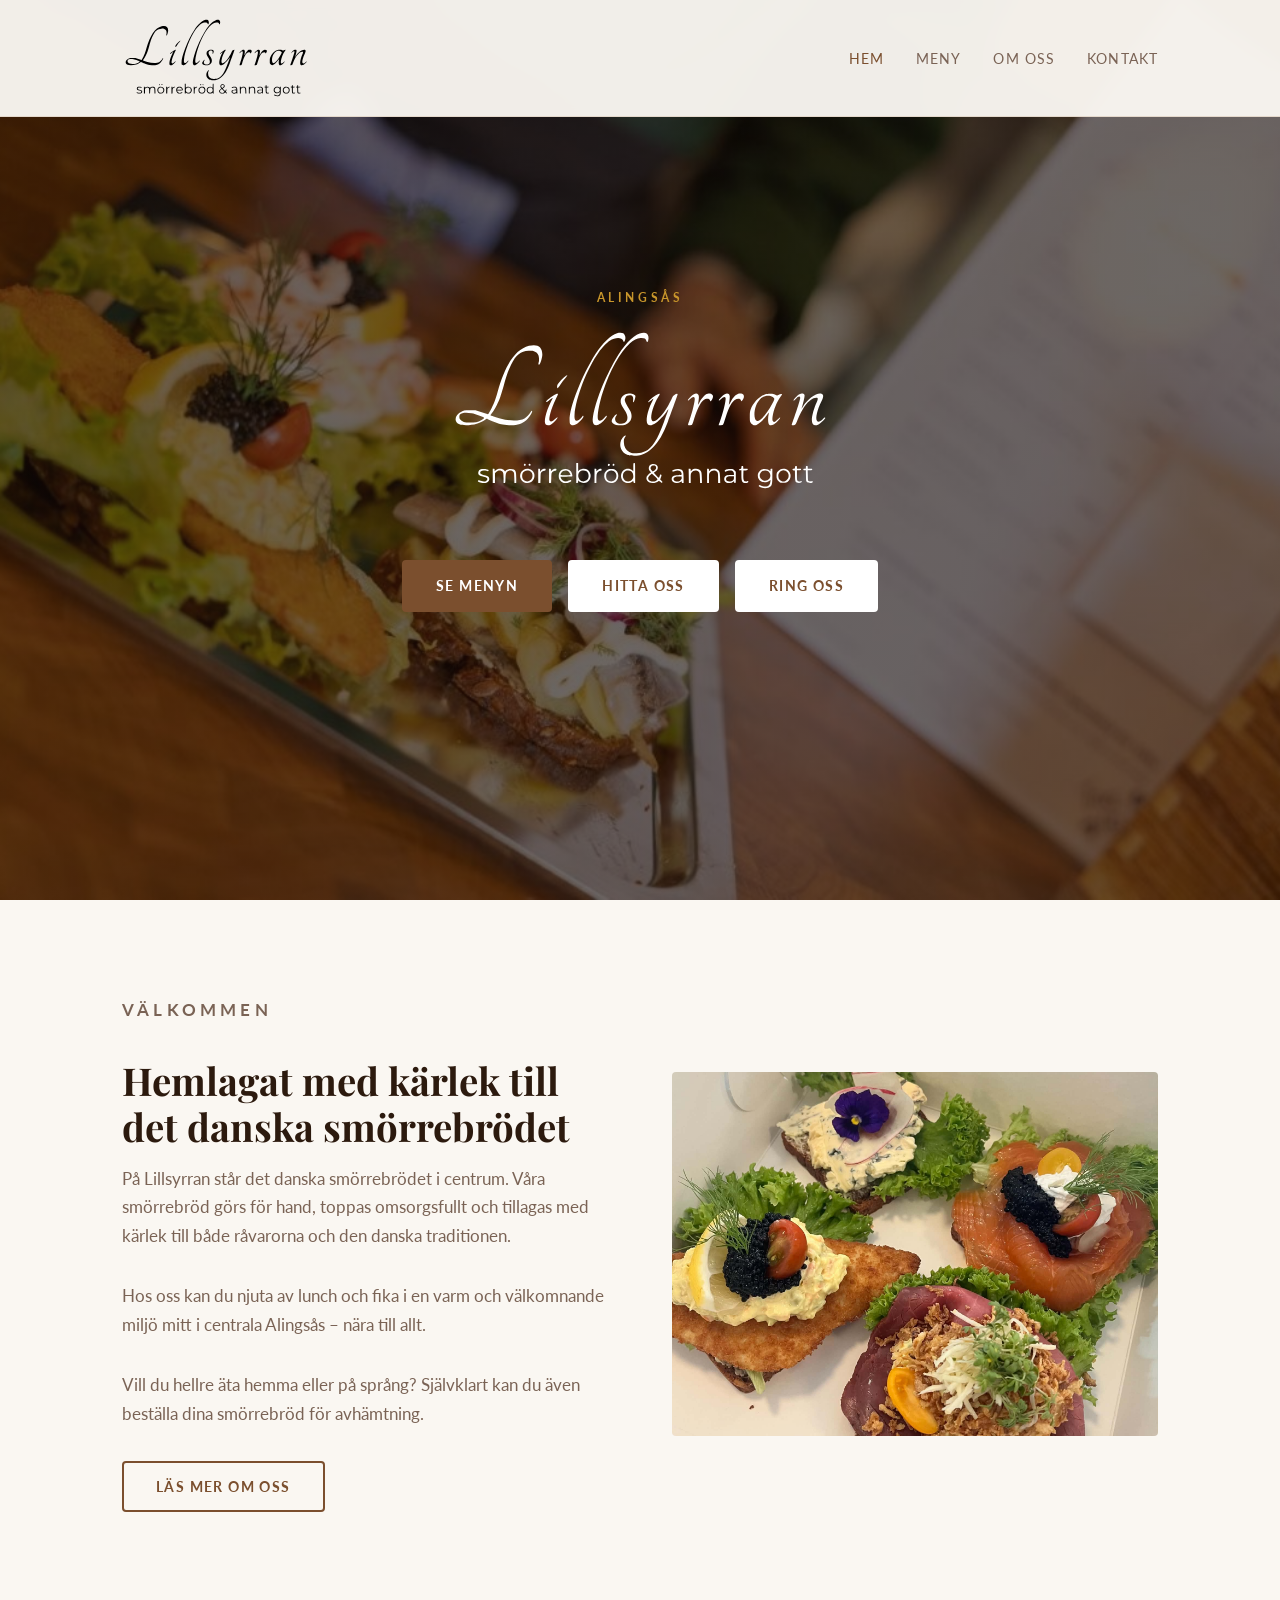
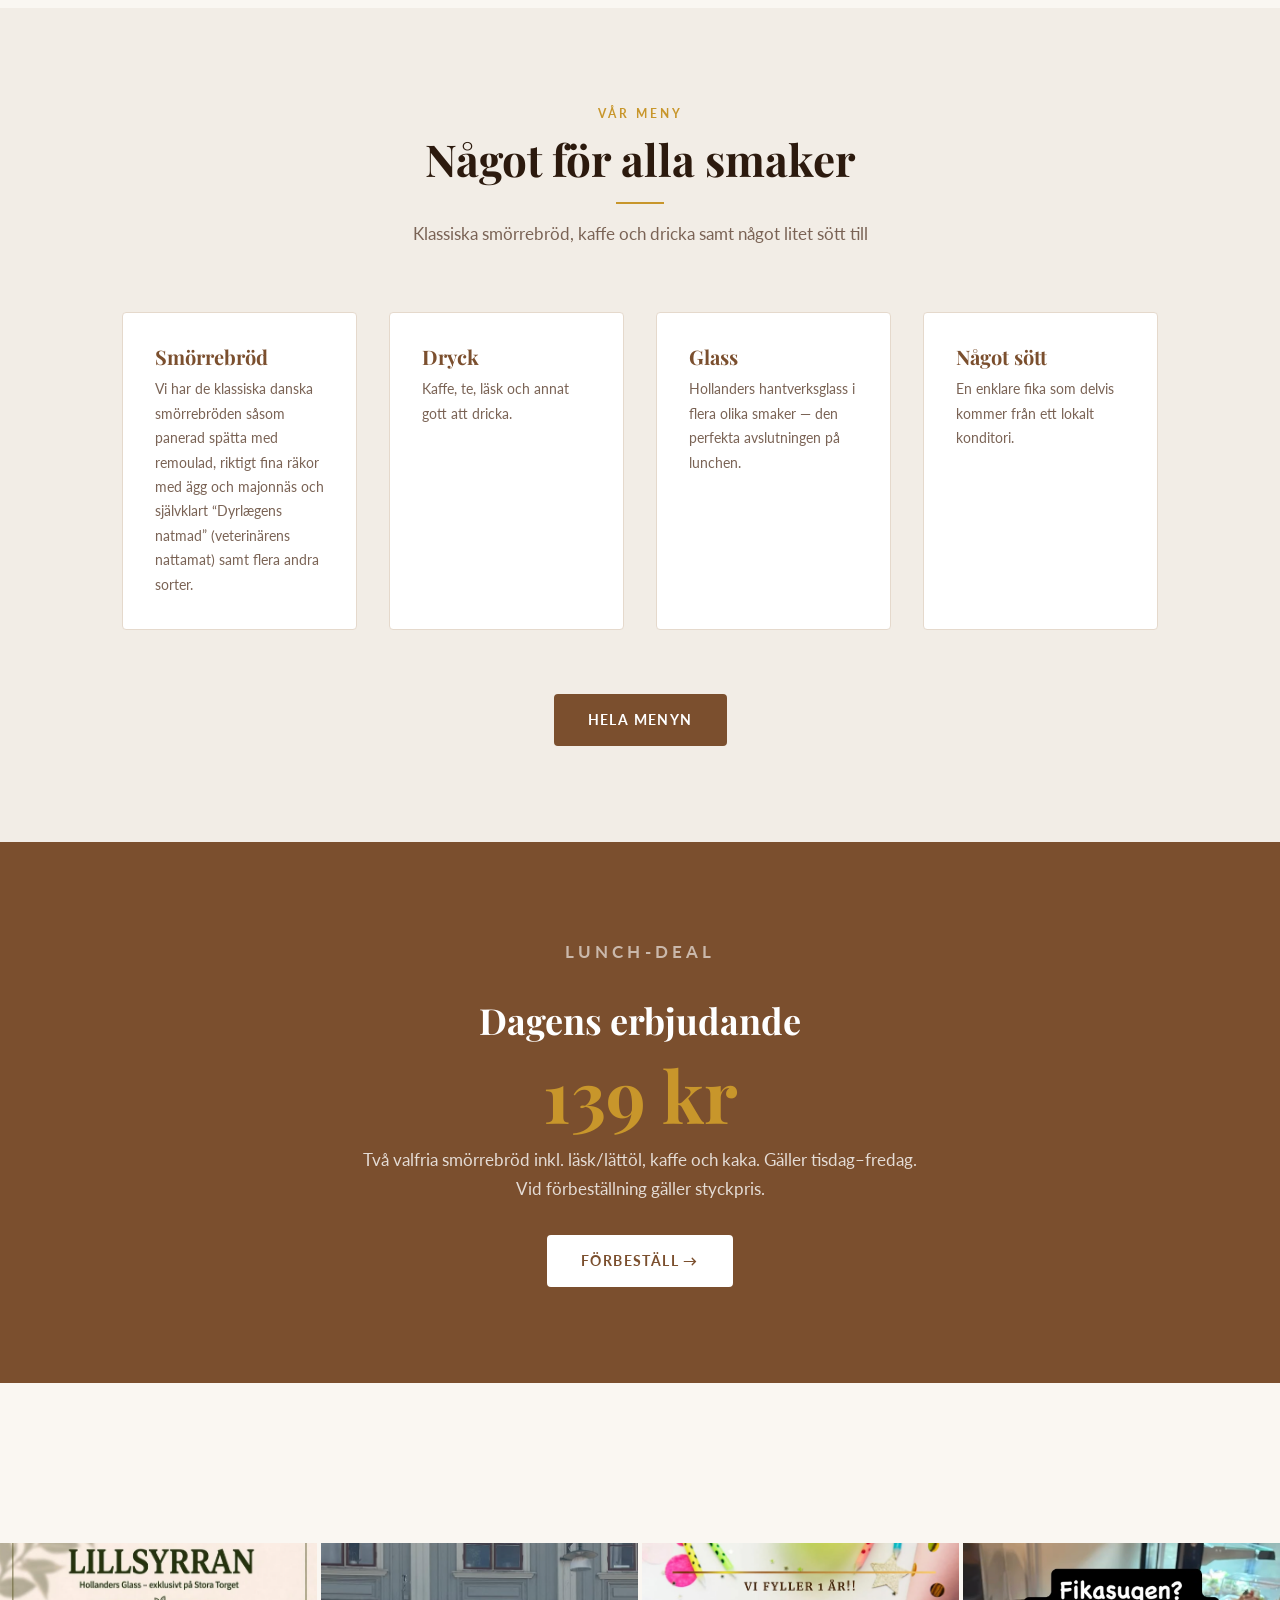
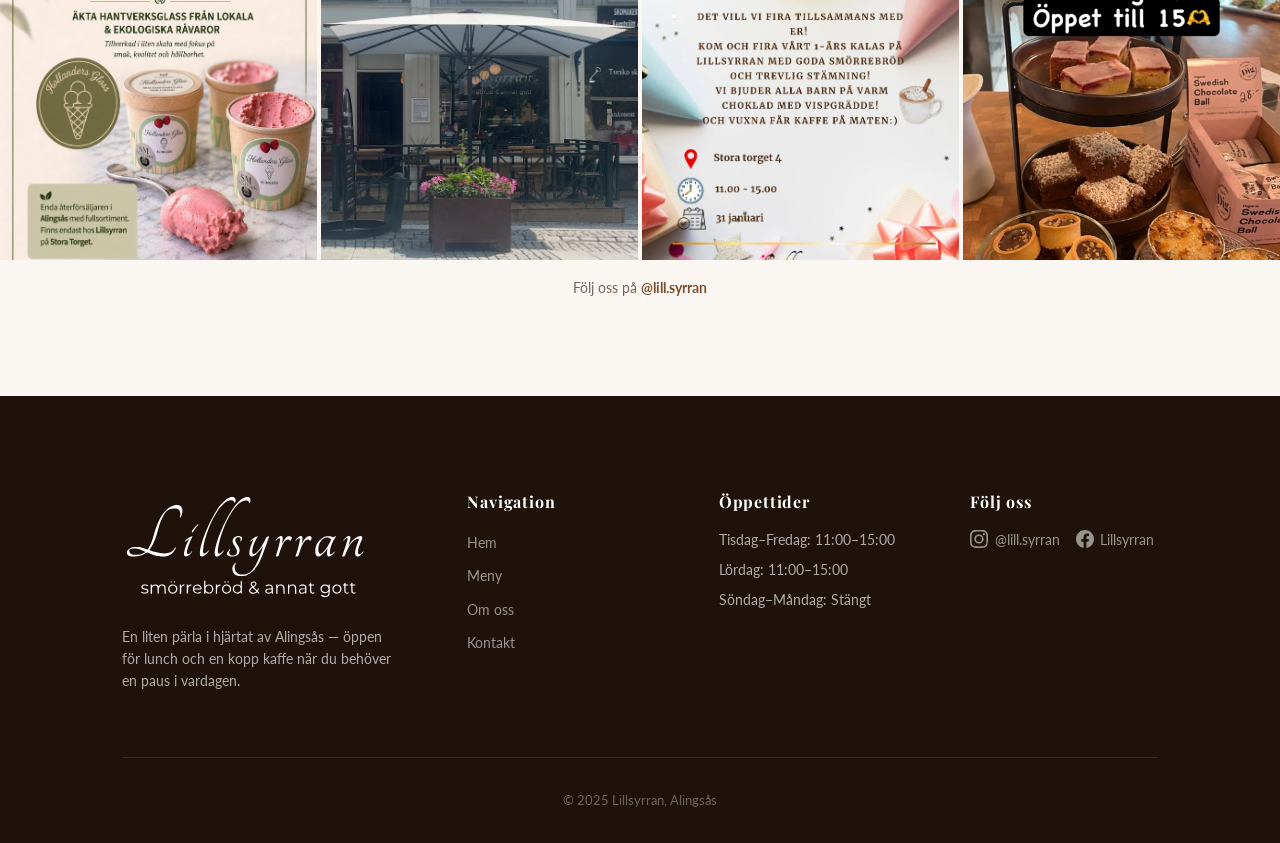
==== index.html @ cacaa1a3 "Fix hero-eyebrow CSS and dedupe identity init script Co-authored-by: Serecat <60610698+Serecat@users" ====
<!DOCTYPE html>
<html lang="sv">
<head>
  <meta charset="UTF-8" />
  <meta name="viewport" content="width=device-width, initial-scale=1.0" />
  <title>Lillsyrran — smörrebröd &amp; annat gott</title>
  <meta name="description" content="Lillsyrran i Alingsås — smörrebröd &amp; annat gott. Välkommen in för lunch, takeaway och gott sällskap." />
  <link rel="preconnect" href="https://fonts.googleapis.com" />
  <link rel="preconnect" href="https://fonts.gstatic.com" crossorigin />
  <link href="https://fonts.googleapis.com/css2?family=Pinyon+Script&family=Playfair+Display:ital,wght@0,400;0,600;0,700;1,400&family=Lato:wght@300;400;700&display=swap" rel="stylesheet" />
  <link rel="stylesheet" href="css/style.css" />
</head>
<body>

  <!-- ── Header / Navigation ── -->
  <header class="site-header">
    <nav class="nav-container" aria-label="Huvudnavigation">
      <a href="index.html" class="nav-logo" aria-label="Lillsyrran – hem">
        <img src="images/logo.svg" alt="Lillsyrran — smörrebröd &amp; annat gott" />
      </a>
      <button class="nav-toggle" aria-expanded="false" aria-controls="main-nav" aria-label="Öppna meny">
        <span></span><span></span><span></span>
      </button>
      <ul class="nav-links" id="main-nav" role="list">
        <li><a href="index.html">Hem</a></li>
        <li><a href="meny.html">Meny</a></li>
        <li><a href="om-oss.html">Om oss</a></li>
        <li class="is-hidden" hidden><a href="aktuellt.html">Aktuellt</a></li>
        <li><a href="kontakt.html">Kontakt</a></li>
      </ul>
    </nav>
  </header>

  <main>

    <!-- ── Hero ── -->
    <section class="hero" aria-label="Välkommen">
      <div class="hero-content">
        <p class="hero-eyebrow">Alingsås</p>
        <img src="images/logo.svg" alt="Lillsyrran — smörrebröd &amp; annat gott" class="hero-logo" />
        <div class="hero-cta">
          <a href="meny.html" class="btn btn-primary">Se menyn</a>
          <a href="kontakt.html" class="btn btn-light">Hitta oss</a>
          <a href="tel:0322670035" class="btn btn-light" data-cms-call-link>Ring oss</a>
        </div>
      </div>
    </section>

    <!-- ── Intro / About strip ── -->
    <section class="section" aria-label="Om oss">
      <div class="container">
        <div class="intro-grid">
          <div class="intro-text">
            <p class="section-label">Välkommen</p>
            <h2>Hemlagat med kärlek till det danska smörrebrödet</h2>
            <p>
              På Lillsyrran står det danska smörrebrödet i centrum. Våra smörrebröd görs för hand,
              toppas omsorgsfullt och tillagas med kärlek till både råvarorna och den danska traditionen.
            </p>
            <p>
              Hos oss kan du njuta av lunch och fika i en varm och välkomnande miljö mitt i centrala
              Alingsås – nära till allt.
            </p>
            <p>
              Vill du hellre äta hemma eller på språng? Självklart kan du även beställa dina smörrebröd
              för avhämtning.
            </p>
            <a href="om-oss.html" class="btn btn-outline">Läs mer om oss</a>
          </div>
          <div class="intro-image" aria-hidden="true">
            <img src="images/homecooked.png" alt="Smörrebröd från Lillsyrran" />
          </div>
        </div>
      </div>
    </section>

    <!-- ── Menu preview ── -->
    <section class="section section-alt" aria-label="Meny i korthet">
      <div class="container">
        <div class="section-header">
          <p class="section-label">Vår meny</p>
          <h2 class="section-title">Något för alla smaker</h2>
          <div class="divider"></div>
          <p class="section-desc">Klassiska smörrebröd, kaffe och dricka samt något litet sött till</p>
        </div>

        <div class="menu-preview-grid">
          <div class="menu-preview-card">
            <h3>Smörrebröd</h3>
            <p>Vi har de klassiska danska smörrebröden såsom panerad spätta med remoulad, riktigt fina räkor med ägg och majonnäs och självklart “Dyrlægens natmad” (veterinärens nattamat) samt flera andra sorter.</p>
          </div>
          <div class="menu-preview-card">
            <h3>Dryck</h3>
            <p>Kaffe, te, läsk och annat gott att dricka.</p>
          </div>
          <div class="menu-preview-card">
            <h3>Glass</h3>
            <p>Hollanders hantverksglass i flera olika smaker — den perfekta avslutningen på lunchen.</p>
          </div>
          <div class="menu-preview-card">
            <h3>Något sött</h3>
            <p>En enklare fika som delvis kommer från ett lokalt konditori.</p>
          </div>
        </div>

        <div class="text-center">
          <a href="meny.html" class="btn btn-primary">Hela menyn</a>
        </div>
      </div>
    </section>

    <!-- ── Dagens erbjudande ── -->
    <section class="offer-banner" aria-label="Dagens erbjudande">
      <p class="section-label" style="color: rgba(255,255,255,0.6);">Lunch-deal</p>
      <h2>Dagens erbjudande</h2>
      <div class="offer-price">139 kr</div>
      <p>
        Två valfria smörrebröd inkl. läsk/lättöl, kaffe och kaka.
        Gäller tisdag–fredag. Vid förbeställning gäller styckpris.
      </p>
      <a href="kontakt.html" class="btn btn-light">Förbeställ →</a>
    </section>

    <!-- ── Events teaser + Instagram carousel ── -->
    <section class="section" aria-label="Aktuellt">
      <div class="container" data-events-teaser>
        <div class="section-header">
          <p class="section-label">Aktuellt</p>
          <h2 class="section-title">Vad händer hos oss?</h2>
          <div class="divider"></div>
          <p class="section-desc">Vi anordnar säsongsbetonade specialmenyer och trevliga tillställningar. Håll utkik!</p>
        </div>
        <div class="text-center">
          <a href="aktuellt.html" class="btn btn-outline" data-events-cta>Se allt aktuellt</a>
        </div>
      </div>

      <!-- Instagram photo carousel -->
      <!-- To replace placeholders: swap each src with a real image downloaded from @lill.syrran -->
      <div class="insta-carousel" aria-label="Bilder från Instagram">
        <button class="insta-arrow insta-arrow-prev" aria-label="Föregående bild">&#8249;</button>
        <div class="insta-viewport">
          <div class="insta-track" id="instaTrack">
            <a href="https://www.instagram.com/lill.syrran/" target="_blank" rel="noopener noreferrer" class="insta-slide">
              <img src="images/lillsyrrainstabild1.png" alt="Instagram-bild 1 från @lill.syrran — byt ut mot riktig bild" />
            </a>
            <a href="https://www.instagram.com/lill.syrran/" target="_blank" rel="noopener noreferrer" class="insta-slide">
              <img src="images/lillsyrrainstabild2.png" alt="Instagram-bild 2 från @lill.syrran — byt ut mot riktig bild" />
            </a>
            <a href="https://www.instagram.com/lill.syrran/" target="_blank" rel="noopener noreferrer" class="insta-slide">
              <img src="images/lillsyrrainstabild3.png" alt="Instagram-bild 3 från @lill.syrran — byt ut mot riktig bild" />
            </a>
            <a href="https://www.instagram.com/lill.syrran/" target="_blank" rel="noopener noreferrer" class="insta-slide">
              <img src="images/lillsyrrainstabild4.png" alt="Instagram-bild 4 från @lill.syrran — byt ut mot riktig bild" />
            </a>
            <a href="https://www.instagram.com/lill.syrran/" target="_blank" rel="noopener noreferrer" class="insta-slide">
              <img src="images/lillsyrrainstabild5.png" alt="Instagram-bild 5 från @lill.syrran — byt ut mot riktig bild" />
            </a>
          </div>
        </div>
        <button class="insta-arrow insta-arrow-next" aria-label="Nästa bild">&#8250;</button>
      </div>
      <p class="insta-caption">
        Följ oss på
        <a href="https://www.instagram.com/lill.syrran/" target="_blank" rel="noopener noreferrer">@lill.syrran</a>
      </p>
    </section>

  </main>

  <!-- ── Footer ── -->
  <footer class="site-footer" aria-label="Sidfot">
    <div class="container">
      <div class="footer-grid">
        <div class="footer-brand">
          <a href="index.html" class="footer-logo-link">
            <img src="images/logo.svg" alt="Lillsyrran" class="footer-logo-img" />
          </a>
          <p class="footer-brand-desc">
            En liten pärla i hjärtat av Alingsås — öppen för lunch och en kopp kaffe
            när du behöver en paus i vardagen.
          </p>
        </div>
        <div class="footer-col">
          <h4>Navigation</h4>
          <ul>
            <li><a href="index.html">Hem</a></li>
            <li><a href="meny.html">Meny</a></li>
            <li><a href="om-oss.html">Om oss</a></li>
            <li class="is-hidden" hidden><a href="aktuellt.html">Aktuellt</a></li>
            <li><a href="kontakt.html">Kontakt</a></li>
          </ul>
        </div>
        <div class="footer-col">
          <h4>Öppettider</h4>
          <div data-cms-footer-hours>
            <p>Tisdag–Fredag: 11:00–15:00</p>
            <p>Lördag: 11:00–15:00</p>
            <p>Söndag–Måndag: Stängt</p>
          </div>
        </div>
        <div class="footer-col">
          <h4>Följ oss</h4>
          <div class="footer-social">
            <a href="https://www.instagram.com/lill.syrran/" target="_blank" rel="noopener noreferrer" class="footer-social-link">
              <svg viewBox="0 0 24 24" aria-hidden="true"><path d="M12 2.163c3.204 0 3.584.012 4.85.07 1.366.062 2.633.336 3.608 1.31.975.975 1.248 2.242 1.31 3.608.058 1.266.07 1.646.07 4.849s-.012 3.583-.07 4.85c-.062 1.366-.335 2.633-1.31 3.608-.975.974-2.242 1.248-3.608 1.31-1.266.058-1.646.07-4.85.07s-3.583-.012-4.849-.07c-1.366-.062-2.633-.336-3.608-1.31-.974-.975-1.248-2.242-1.31-3.608C2.175 15.583 2.163 15.203 2.163 12s.012-3.584.07-4.85c.062-1.366.336-2.633 1.31-3.608.975-.974 2.242-1.248 3.608-1.31C8.417 2.175 8.797 2.163 12 2.163zm0-2.163C8.741 0 8.333.014 7.053.072 5.197.152 3.547.673 2.28 1.94.013 4.207-.001 5.857.072 7.053.014 8.333 0 8.741 0 12c0 3.259.014 3.667.072 4.947.077 1.797.598 3.446 1.865 4.713 1.267 1.267 2.916 1.788 4.713 1.865C8.333 23.986 8.741 24 12 24s3.667-.014 4.947-.072c1.797-.077 3.446-.598 4.713-1.865 1.267-1.267 1.788-2.916 1.865-4.713C23.986 15.667 24 15.259 24 12s-.014-3.667-.072-4.947c-.077-1.797-.598-3.446-1.865-4.713C20.796.673 19.147.152 17.35.072 16.07.014 15.662 0 12 0zm0 5.838A6.162 6.162 0 0 0 5.838 12 6.162 6.162 0 0 0 12 18.162 6.162 6.162 0 0 0 18.162 12 6.162 6.162 0 0 0 12 5.838zm0 10.162A4 4 0 1 1 12 8a4 4 0 0 1 0 8zm6.406-11.845a1.44 1.44 0 1 0 0 2.881 1.44 1.44 0 0 0 0-2.881z"/></svg>
              @lill.syrran
            </a>
            <a href="https://www.facebook.com/p/Lillsyrran-61569865738957/" target="_blank" rel="noopener noreferrer" class="footer-social-link">
              <svg viewBox="0 0 24 24" aria-hidden="true"><path d="M24 12.073C24 5.406 18.627 0 12 0S0 5.406 0 12.073C0 18.1 4.388 23.094 10.125 24v-8.437H7.078v-3.49h3.047V9.41c0-3.025 1.792-4.697 4.533-4.697 1.312 0 2.686.235 2.686.235v2.97h-1.513c-1.491 0-1.956.93-1.956 1.874v2.25h3.328l-.532 3.49h-2.796V24C19.612 23.094 24 18.1 24 12.073z"/></svg>
              Lillsyrran
            </a>
          </div>
        </div>
      </div>
      <div class="footer-bottom">
        <p>&copy; 2025 Lillsyrran, Alingsås</p>
      </div>
    </div>
  </footer>

  <script src="js/main.js"></script>
  <script src="js/cms-content.js"></script>
  <script src="https://identity.netlify.com/v1/netlify-identity-widget.js"></script>
  <script src="js/identity-init.js"></script>
</body>
</html>
---- css/style.css ----
/* ==============================================
   Lillsyrran — Main Stylesheet
   ============================================== */

/* Custom Properties */
:root {
  --color-bg:          #FAF7F2;
  --color-bg-dark:     #1E120A;
  --color-primary:     #7B4F2E;
  --color-accent:      #C8962B;
  --color-text:        #2C1A0E;
  --color-text-muted:  #7A6355;
  --color-white:       #FFFFFF;
  --color-border:      #E5D9CC;
  --color-section-alt: #F2EDE6;

  --font-heading: 'Playfair Display', Georgia, serif;
  --font-body:    'Lato', system-ui, sans-serif;
  --font-script:  'Pinyon Script', 'Great Vibes', cursive;

  --space-xs:  0.5rem;
  --space-sm:  1rem;
  --space-md:  2rem;
  --space-lg:  4rem;
  --space-xl:  6rem;

  --container-max: 1100px;
  --radius:        4px;
  --transition:    0.25s ease;
}

/* Reset & Base */
*, *::before, *::after { box-sizing: border-box; margin: 0; padding: 0; }

html { scroll-behavior: smooth; }

body {
  font-family: var(--font-body);
  font-size: 1rem;
  line-height: 1.7;
  color: var(--color-text);
  background-color: var(--color-bg);
}

img { max-width: 100%; height: auto; display: block; }

a {
  color: inherit;
  text-decoration: none;
  transition: color var(--transition);
}

ul { list-style: none; }

h1, h2, h3, h4 {
  font-family: var(--font-heading);
  line-height: 1.2;
  color: var(--color-text);
}

/* Container */
.container {
  width: 100%;
  max-width: var(--container-max);
  margin: 0 auto;
  padding: 0 var(--space-md);
}

/* ==============================================
   Navigation
   ============================================== */
.site-header {
  position: fixed;
  top: 0; left: 0; right: 0;
  z-index: 100;
  background-color: rgba(250, 247, 242, 0.96);
  backdrop-filter: blur(6px);
  border-bottom: 1px solid var(--color-border);
  transition: box-shadow var(--transition);
}

.site-header.scrolled {
  box-shadow: 0 2px 12px rgba(44, 26, 14, 0.10);
}

.nav-container {
  display: flex;
  align-items: center;
  justify-content: space-between;
  max-width: var(--container-max);
  margin: 0 auto;
  padding: var(--space-sm) var(--space-md);
}

.nav-logo {
  display: flex;
  align-items: center;
}

.nav-logo img {
  height: 84px;
  width: auto;
  display: block;
  /* Make white bg transparent on light header */
  mix-blend-mode: multiply;
  transition: opacity var(--transition);
}

.nav-logo:hover img { opacity: 0.75; }

.nav-links {
  display: flex;
  gap: var(--space-md);
  align-items: center;
}

.nav-links a {
  font-size: 0.875rem;
  font-weight: 400;
  letter-spacing: 0.08em;
  text-transform: uppercase;
  color: var(--color-text-muted);
}

.nav-links a:hover,
.nav-links a.active { color: var(--color-primary); }

.nav-toggle {
  display: none;
  background: none;
  border: none;
  cursor: pointer;
  padding: var(--space-xs);
  flex-direction: column;
  gap: 5px;
}

.nav-toggle span {
  display: block;
  width: 24px;
  height: 2px;
  background-color: var(--color-text);
  transition: var(--transition);
}

/* ==============================================
   Buttons / CTAs
   ============================================== */
.btn {
  display: inline-block;
  padding: 0.75rem 2rem;
  border-radius: var(--radius);
  font-family: var(--font-body);
  font-size: 0.875rem;
  font-weight: 700;
  letter-spacing: 0.1em;
  text-transform: uppercase;
  cursor: pointer;
  border: 2px solid transparent;
  transition: all var(--transition);
}

.btn-primary {
  background-color: var(--color-primary);
  color: var(--color-white);
  border-color: var(--color-primary);
}

.btn-primary:hover {
  background-color: transparent;
  color: var(--color-primary);
}

.hero .btn-primary:hover {
  background-color: #916543;
  border-color: var(--color-primary);
  color: var(--color-white);
  box-shadow: 0 4px 12px rgba(0, 0, 0, 0.2);
  transform: translateY(-2px);
}

.btn-outline {
  background-color: transparent;
  color: var(--color-primary);
  border-color: var(--color-primary);
}

.btn-outline:hover {
  background-color: var(--color-primary);
  color: var(--color-white);
}

.btn-light {
  background-color: var(--color-white);
  color: var(--color-primary);
  border-color: var(--color-white);
}

.btn-light:hover {
  background-color: transparent;
  color: var(--color-white);
}

/* ==============================================
   Hero — Home
   ============================================== */
.hero {
  min-height: 100vh;
  display: flex;
  align-items: center;
  justify-content: center;
  text-align: center;
  position: relative;
  overflow: hidden;
  background-color: var(--color-bg-dark);
  background-image: linear-gradient(135deg, #1E120A 0%, #3D2314 55%, #1E120A 100%);
}

.hero::before {
  content: '';
  position: absolute;
  inset: 0;
  background: linear-gradient(rgba(18, 10, 6, 0.62), rgba(18, 10, 6, 0.62)),
    url('../images/lillsyrranhomepage.jpg') center / cover no-repeat;
  opacity: 1;
}

.hero-content {
  position: relative;
  z-index: 1;
  color: var(--color-white);
  padding: var(--space-xl) var(--space-md);
}

.hero-logo {
  max-width: 480px;
  width: 80%;
  margin: 0 auto var(--space-lg);
  /* Invert to white for dark hero background */
  filter: invert(1);
}

.hero-eyebrow {
  font-size: 0.75rem;
  font-weight: 700;
  letter-spacing: 0.3em;
  text-transform: uppercase;
  color: var(--color-accent);
  margin-bottom: var(--space-sm);
}

.hero-title {
  font-family: var(--font-heading);
  font-size: clamp(3.5rem, 9vw, 7rem);
  font-weight: 700;
  color: var(--color-white);
  line-height: 1.05;
  margin-bottom: var(--space-sm);
}

.hero-subtitle {
  font-family: var(--font-heading);
  font-style: italic;
  font-size: clamp(1.1rem, 2.5vw, 1.6rem);
  color: rgba(255, 255, 255, 0.78);
  margin-bottom: var(--space-lg);
}

.hero-cta {
  display: flex;
  gap: var(--space-sm);
  justify-content: center;
  flex-wrap: wrap;
}

/* ==============================================
   Page Hero (interior pages)
   ============================================== */
.page-hero {
  padding: calc(5rem + var(--space-xl)) var(--space-md) var(--space-xl);
  text-align: center;
  background-color: var(--color-bg-dark);
  background-image: linear-gradient(135deg, #1E120A 0%, #3D2314 55%, #1E120A 100%);
  color: var(--color-white);
}

.page-hero h1 {
  font-size: clamp(2rem, 5vw, 3.5rem);
  color: var(--color-white);
  margin-bottom: var(--space-xs);
}

.page-hero p {
  color: rgba(255, 255, 255, 0.65);
  font-family: var(--font-heading);
  font-style: italic;
  font-size: 1.1rem;
}

/* ==============================================
   Sections
   ============================================== */
.section { padding: var(--space-xl) 0; }
.section-alt { background-color: var(--color-section-alt); }
.section-dark {
  background-color: var(--color-bg-dark);
  color: var(--color-white);
}

.section-header {
  text-align: center;
  margin-bottom: var(--space-lg);
}

.section-label {
  font-size: 0.75rem;
  font-weight: 700;
  letter-spacing: 0.25em;
  text-transform: uppercase;
  color: var(--color-accent);
  margin-bottom: var(--space-xs);
}

.section-title {
  font-size: clamp(1.75rem, 4vw, 2.75rem);
  margin-bottom: var(--space-sm);
}

.section-desc {
  color: var(--color-text-muted);
  max-width: 600px;
  margin: 0 auto;
  font-size: 1.05rem;
}

.section-dark .section-title { color: var(--color-white); }
.section-dark .section-desc  { color: rgba(255, 255, 255, 0.6); }

.divider {
  width: 48px;
  height: 2px;
  background-color: var(--color-accent);
  margin: var(--space-sm) auto;
}

/* ==============================================
   Home — Intro strip
   ============================================== */
.intro-grid {
  display: grid;
  grid-template-columns: 1fr 1fr;
  gap: var(--space-lg);
  align-items: center;
}

.intro-text h2 {
  font-size: clamp(1.75rem, 3vw, 2.5rem);
  margin-bottom: var(--space-sm);
}

.intro-text p {
  color: var(--color-text-muted);
  margin-bottom: var(--space-md);
  font-size: 1.05rem;
}

.intro-image {
  aspect-ratio: 4 / 3;
  background-color: var(--color-border);
  border-radius: var(--radius);
  overflow: hidden;
  position: relative;
}

.intro-image img {
  width: 100%;
  height: 100%;
  object-fit: cover;
}

.img-placeholder {
  position: absolute;
  inset: 0;
  display: flex;
  align-items: center;
  justify-content: center;
  background: linear-gradient(135deg, var(--color-border) 0%, var(--color-section-alt) 100%);
  color: var(--color-text-muted);
  font-style: italic;
  font-size: 0.875rem;
}

/* ==============================================
   Home — Menu preview cards
   ============================================== */
.menu-preview-grid {
  display: grid;
  grid-template-columns: repeat(4, minmax(0, 1fr));
  gap: var(--space-md);
  margin-bottom: var(--space-lg);
}

.menu-preview-card {
  padding: var(--space-md);
  background-color: var(--color-white);
  border: 1px solid var(--color-border);
  border-radius: var(--radius);
  transition: box-shadow var(--transition);
}

.menu-preview-card:hover {
  box-shadow: 0 4px 20px rgba(44, 26, 14, 0.08);
}

.menu-preview-card h3 {
  font-size: 1.25rem;
  color: var(--color-primary);
  margin-bottom: var(--space-xs);
}

.menu-preview-card p {
  font-size: 0.9rem;
  color: var(--color-text-muted);
}

/* ==============================================
   Offer Banner
   ============================================== */
.offer-banner {
  background-color: var(--color-primary);
  color: var(--color-white);
  padding: var(--space-xl) var(--space-md);
  text-align: center;
}

.offer-banner h2 {
  font-size: clamp(1.5rem, 3vw, 2.25rem);
  color: var(--color-white);
  margin-bottom: var(--space-sm);
}

.offer-price {
  font-family: var(--font-heading);
  font-size: clamp(3rem, 6vw, 4.5rem);
  font-weight: 700;
  color: var(--color-accent);
  line-height: 1;
  margin: var(--space-sm) 0;
}

.offer-banner > p {
  color: rgba(255, 255, 255, 0.8);
  max-width: 580px;
  margin: 0 auto var(--space-md);
  font-size: 1.05rem;
}

/* ==============================================
   Menu Page
   ============================================== */
.menu-section { margin-bottom: var(--space-xl); }

.menu-section-title {
  font-size: 1.875rem;
  color: var(--color-primary);
  margin-bottom: var(--space-md);
  padding-bottom: var(--space-xs);
  border-bottom: 2px solid var(--color-border);
}

.menu-items { display: grid; gap: 0; }

.menu-item {
  display: flex;
  justify-content: space-between;
  align-items: baseline;
  padding: 0.875rem 0;
  border-bottom: 1px solid var(--color-border);
}

.menu-item:last-child { border-bottom: none; }

.menu-item-info {
  flex: 1;
  padding-right: var(--space-md);
}

.menu-item-name {
  font-family: var(--font-heading);
  font-size: 1.05rem;
  font-weight: 600;
  color: var(--color-text);
  margin-bottom: 0.15rem;
}

.menu-item-desc {
  font-size: 0.875rem;
  color: var(--color-text-muted);
  font-style: italic;
}

.menu-item-price {
  font-family: var(--font-heading);
  font-size: 1.05rem;
  font-weight: 700;
  color: var(--color-primary);
  white-space: nowrap;
}

.menu-two-col {
  display: grid;
  grid-template-columns: 1fr 1fr;
  gap: var(--space-lg);
}

.menu-offer-box {
  background-color: var(--color-primary);
  color: var(--color-white);
  border-radius: var(--radius);
  padding: var(--space-md);
  margin-top: var(--space-md);
}

.menu-offer-box h3 {
  font-size: 1.35rem;
  color: var(--color-white);
  margin-bottom: var(--space-xs);
}

.menu-offer-box .offer-price-small {
  font-family: var(--font-heading);
  font-size: 2.25rem;
  font-weight: 700;
  color: var(--color-accent);
  line-height: 1.1;
  margin: 0.35rem 0;
}

.menu-offer-box p {
  color: rgba(255, 255, 255, 0.8);
  font-size: 0.9rem;
}

/* ==============================================
   Events Page
   ============================================== */
.events-grid {
  display: grid;
  gap: var(--space-md);
}

.event-card {
  background-color: var(--color-white);
  border: 1px solid var(--color-border);
  border-radius: var(--radius);
  padding: var(--space-md);
  display: grid;
  grid-template-columns: auto 1fr;
  gap: var(--space-md);
  align-items: start;
  transition: box-shadow var(--transition);
}

.event-card:hover {
  box-shadow: 0 4px 20px rgba(44, 26, 14, 0.08);
}

.event-date {
  text-align: center;
  min-width: 68px;
  background-color: var(--color-primary);
  color: var(--color-white);
  padding: 0.75rem var(--space-sm);
  border-radius: var(--radius);
}

.event-date .day {
  font-family: var(--font-heading);
  font-size: 2rem;
  font-weight: 700;
  line-height: 1;
}

.event-date .month {
  font-size: 0.7rem;
  text-transform: uppercase;
  letter-spacing: 0.1em;
}

.event-tag {
  display: inline-block;
  font-size: 0.7rem;
  font-weight: 700;
  letter-spacing: 0.1em;
  text-transform: uppercase;
  color: var(--color-accent);
  margin-bottom: 0.3rem;
}

.event-info h3 {
  font-size: 1.25rem;
  margin-bottom: var(--space-xs);
}

.event-info p {
  color: var(--color-text-muted);
  font-size: 0.925rem;
}

/* ==============================================
   Contact Page
   ============================================== */
.contact-grid {
  display: grid;
  grid-template-columns: 1fr 1fr;
  gap: var(--space-xl);
  align-items: start;
}

.contact-info h2 {
  font-size: clamp(1.5rem, 3vw, 2rem);
  margin-bottom: var(--space-md);
}

.contact-item {
  display: flex;
  gap: var(--space-sm);
  margin-bottom: var(--space-md);
  align-items: flex-start;
}

.contact-icon {
  font-size: 1.25rem;
  flex-shrink: 0;
  width: 2rem;
  text-align: center;
  margin-top: 0.1rem;
}

.contact-item-text h4 {
  font-family: var(--font-heading);
  font-size: 1rem;
  margin-bottom: 0.2rem;
}

.contact-item-text p,
.contact-item-text a {
  color: var(--color-text-muted);
  font-size: 0.925rem;
}

.contact-item-text a:hover { color: var(--color-primary); }

.hours-table {
  width: 100%;
  border-collapse: collapse;
  margin-top: var(--space-xs);
}

.hours-table tr { border-bottom: 1px solid var(--color-border); }
.hours-table tr:last-child { border-bottom: none; }

.hours-table td {
  padding: 0.4rem 0;
  font-size: 0.9rem;
  color: var(--color-text-muted);
}

.hours-table td:first-child {
  font-weight: 700;
  color: var(--color-text);
  padding-right: var(--space-md);
  white-space: nowrap;
}

.map-container {
  border-radius: var(--radius);
  overflow: hidden;
  aspect-ratio: 4 / 3;
}

.map-container iframe {
  display: block;
  width: 100%;
  height: 100%;
  border: 0;
}

.map-placeholder {
  width: 100%;
  height: 100%;
  min-height: 340px;
  display: flex;
  flex-direction: column;
  align-items: center;
  justify-content: center;
  background-color: var(--color-section-alt);
  border: 2px dashed var(--color-border);
  border-radius: var(--radius);
  color: var(--color-text-muted);
  text-align: center;
  padding: var(--space-md);
  gap: var(--space-sm);
}

.map-placeholder .map-icon { font-size: 3rem; }

/* ==============================================
   About Page
   ============================================== */
.about-lead {
  max-width: 760px;
  margin: 0 auto;
  text-align: center;
}

.about-lead p {
  font-size: 1.15rem;
  line-height: 1.9;
  color: var(--color-text-muted);
}

.values-grid {
  display: grid;
  grid-template-columns: repeat(3, 1fr);
  gap: var(--space-md);
}

.value-card {
  text-align: center;
  padding: var(--space-md);
}

.value-icon { font-size: 2.75rem; margin-bottom: var(--space-sm); }

.value-card h3 {
  font-size: 1.2rem;
  margin-bottom: var(--space-xs);
}

.value-card p {
  font-size: 0.9rem;
  color: var(--color-text-muted);
}

/* ==============================================
   Footer
   ============================================== */
.site-footer {
  background-color: var(--color-bg-dark);
  color: rgba(255, 255, 255, 0.65);
  padding: var(--space-xl) 0 var(--space-md);
}

.footer-grid {
  display: grid;
  grid-template-columns: 1.5fr 1fr 1fr 1fr;
  gap: var(--space-lg);
  margin-bottom: var(--space-lg);
}

.footer-logo-link {
  display: inline-block;
  margin-bottom: var(--space-sm);
}

.footer-logo-img {
  height: 110px;
  width: auto;
  /* Invert to white on dark footer background */
  filter: invert(1);
}

.footer-tagline {
  font-style: italic;
  color: var(--color-accent);
  font-size: 0.95rem;
  margin-bottom: var(--space-sm);
}

.footer-brand-desc {
  font-size: 0.875rem;
  line-height: 1.6;
  max-width: 280px;
}

.footer-col h4 {
  font-family: var(--font-heading);
  font-size: 1rem;
  color: var(--color-white);
  margin-bottom: var(--space-sm);
  letter-spacing: 0.05em;
}

.footer-col ul li { margin-bottom: 0.4rem; }

.footer-col ul a {
  font-size: 0.875rem;
  color: rgba(255, 255, 255, 0.55);
}

.footer-col ul a:hover { color: var(--color-accent); }

.footer-col p {
  font-size: 0.875rem;
  margin-bottom: 0.4rem;
}

.footer-bottom {
  border-top: 1px solid rgba(255, 255, 255, 0.1);
  padding-top: var(--space-md);
  text-align: center;
  font-size: 0.8rem;
  color: rgba(255, 255, 255, 0.35);
}

/* ==============================================
   Instagram Photo Carousel
   ============================================== */
.insta-carousel {
  position: relative;
  margin-top: var(--space-lg);
  overflow: hidden;
}

.insta-viewport {
  overflow: hidden;
}

.insta-track {
  display: flex;
  gap: 4px;
  transition: transform 0.4s ease;
  will-change: transform;
}

.insta-slide {
  flex: 0 0 calc(25% - 3px);
  display: block;
  overflow: hidden;
  aspect-ratio: 1 / 1;
  background-color: var(--color-border);
}

.insta-slide img {
  width: 100%;
  height: 100%;
  object-fit: cover;
  display: block;
  transition: transform 0.35s ease;
}

.insta-slide:hover img {
  transform: scale(1.04);
}

/* Arrow buttons */
.insta-arrow {
  position: absolute;
  top: 50%;
  transform: translateY(-50%);
  z-index: 10;
  background-color: rgba(30, 18, 10, 0.55);
  color: var(--color-white);
  border: none;
  border-radius: 50%;
  width: 48px;
  height: 48px;
  font-size: 2rem;
  line-height: 1;
  cursor: pointer;
  display: flex;
  align-items: center;
  justify-content: center;
  opacity: 0;
  transition: opacity var(--transition), background-color var(--transition);
  padding-bottom: 2px;
}

.insta-arrow:hover {
  background-color: rgba(30, 18, 10, 0.8);
}

.insta-arrow-prev { left: 12px; }
.insta-arrow-next { right: 12px; }

.insta-carousel:hover .insta-arrow,
.insta-arrow:focus-visible {
  opacity: 1;
}

.insta-arrow:disabled {
  opacity: 0 !important;
  pointer-events: none;
}

/* Caption / Instagram link */
.insta-caption {
  text-align: center;
  margin-top: var(--space-sm);
  font-size: 0.9rem;
  color: var(--color-text-muted);
}

.insta-caption a {
  color: var(--color-primary);
  font-weight: 700;
}

.insta-caption a:hover {
  color: var(--color-accent);
}

@media (max-width: 768px) {
  .insta-slide {
    flex: 0 0 100%;
  }

  .insta-arrow {
    opacity: 1;
  }
}

@media (min-width: 769px) and (max-width: 1024px) {
  .insta-slide {
    flex: 0 0 calc((100% - 4px) / 3);
  }
}

/* ==============================================
   Footer — Social Links
   ============================================== */
.footer-social {
  display: flex;
  gap: var(--space-sm);
  margin-top: var(--space-sm);
  flex-wrap: wrap;
}

.footer-social-link {
  display: inline-flex;
  align-items: center;
  gap: 0.4rem;
  font-size: 0.875rem;
  color: rgba(255, 255, 255, 0.55);
  transition: color var(--transition);
}

.footer-social-link:hover { color: var(--color-accent); }

.footer-social-link svg {
  width: 18px;
  height: 18px;
  flex-shrink: 0;
  fill: currentColor;
}

/* ==============================================
   Expandable Event Cards
   ============================================== */
details.event-card {
  cursor: pointer;
  display: block;  /* override the grid from .event-card base */
}

details.event-card summary {
  list-style: none;
  display: grid;
  grid-template-columns: auto 1fr;
  gap: var(--space-md);
  align-items: start;
  cursor: pointer;
  outline: none;
}

details.event-card summary::-webkit-details-marker { display: none; }
details.event-card summary:focus-visible { outline: 2px solid var(--color-accent); outline-offset: 2px; }

.event-summary-toggle {
  display: inline-flex;
  align-items: center;
  gap: 0.35rem;
  font-size: 0.8rem;
  font-weight: 700;
  letter-spacing: 0.06em;
  text-transform: uppercase;
  color: var(--color-primary);
  margin-top: var(--space-xs);
}

.event-summary-toggle .toggle-icon {
  display: inline-block;
  transition: transform 0.25s ease;
  font-style: normal;
  font-size: 1rem;
  line-height: 1;
}

details.event-card[open] .toggle-icon { transform: rotate(180deg); }

.event-details-body {
  margin-top: var(--space-sm);
  padding-top: var(--space-sm);
  border-top: 1px solid var(--color-border);
  grid-column: 1 / -1;
}

.event-details-body p {
  color: var(--color-text-muted);
  font-size: 0.925rem;
}

/* ==============================================
   Utilities
   ============================================== */
.text-center { text-align: center; }
.mt-md { margin-top: var(--space-md); }
.mt-lg { margin-top: var(--space-lg); }

/* Force-hide elements toggled by JS (data-driven Aktuellt/events visibility),
   regardless of the element's own display type (flex/grid list items etc.)
   or any CSS that would otherwise override the [hidden] attribute. */
.is-hidden,
.nav-links li.is-hidden,
.footer-col li.is-hidden {
  display: none !important;
}

/* ==============================================
   Responsive
   ============================================== */
@media (max-width: 768px) {
  .nav-logo img {
    height: 72px;
  }

  .nav-toggle {
    display: flex;
  }

  .nav-links {
    display: none;
    position: absolute;
    top: 100%;
    left: 0; right: 0;
    background-color: var(--color-bg);
    flex-direction: column;
    padding: var(--space-md);
    border-bottom: 1px solid var(--color-border);
    gap: var(--space-sm);
    box-shadow: 0 4px 12px rgba(44, 26, 14, 0.08);
  }

  .nav-links.open { display: flex; }

  .intro-grid,
  .menu-two-col,
  .contact-grid {
    grid-template-columns: 1fr;
  }

  .menu-preview-grid { grid-template-columns: repeat(2, minmax(0, 1fr)); }

  .values-grid {
    grid-template-columns: 1fr;
  }

  .footer-grid {
    grid-template-columns: 1fr;
    gap: var(--space-md);
  }

  .footer-logo-img {
    height: 100px;
  }

  .event-card {
    grid-template-columns: auto 1fr;
  }
}

@media (min-width: 769px) and (max-width: 1024px) {
  .values-grid {
    grid-template-columns: repeat(2, 1fr);
  }

  .footer-grid {
    grid-template-columns: 1fr 1fr;
    gap: var(--space-md);
  }
}
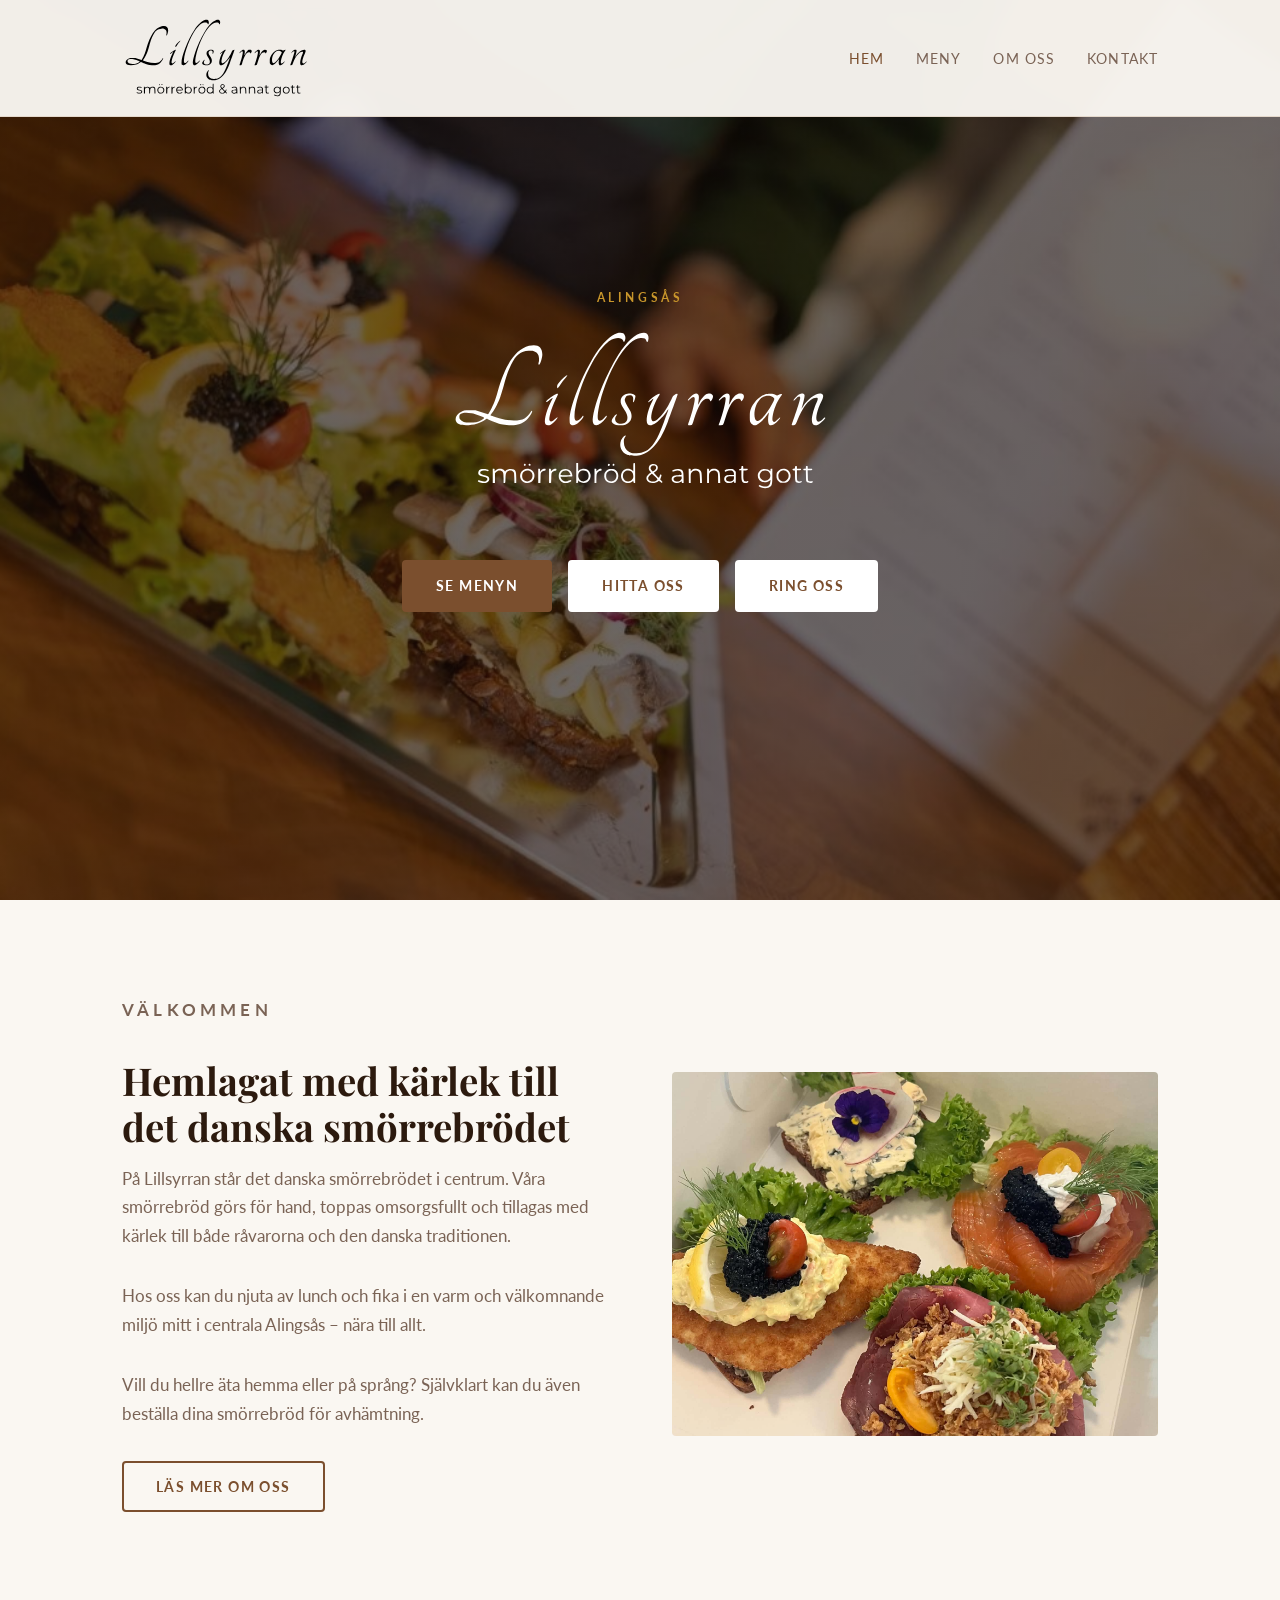
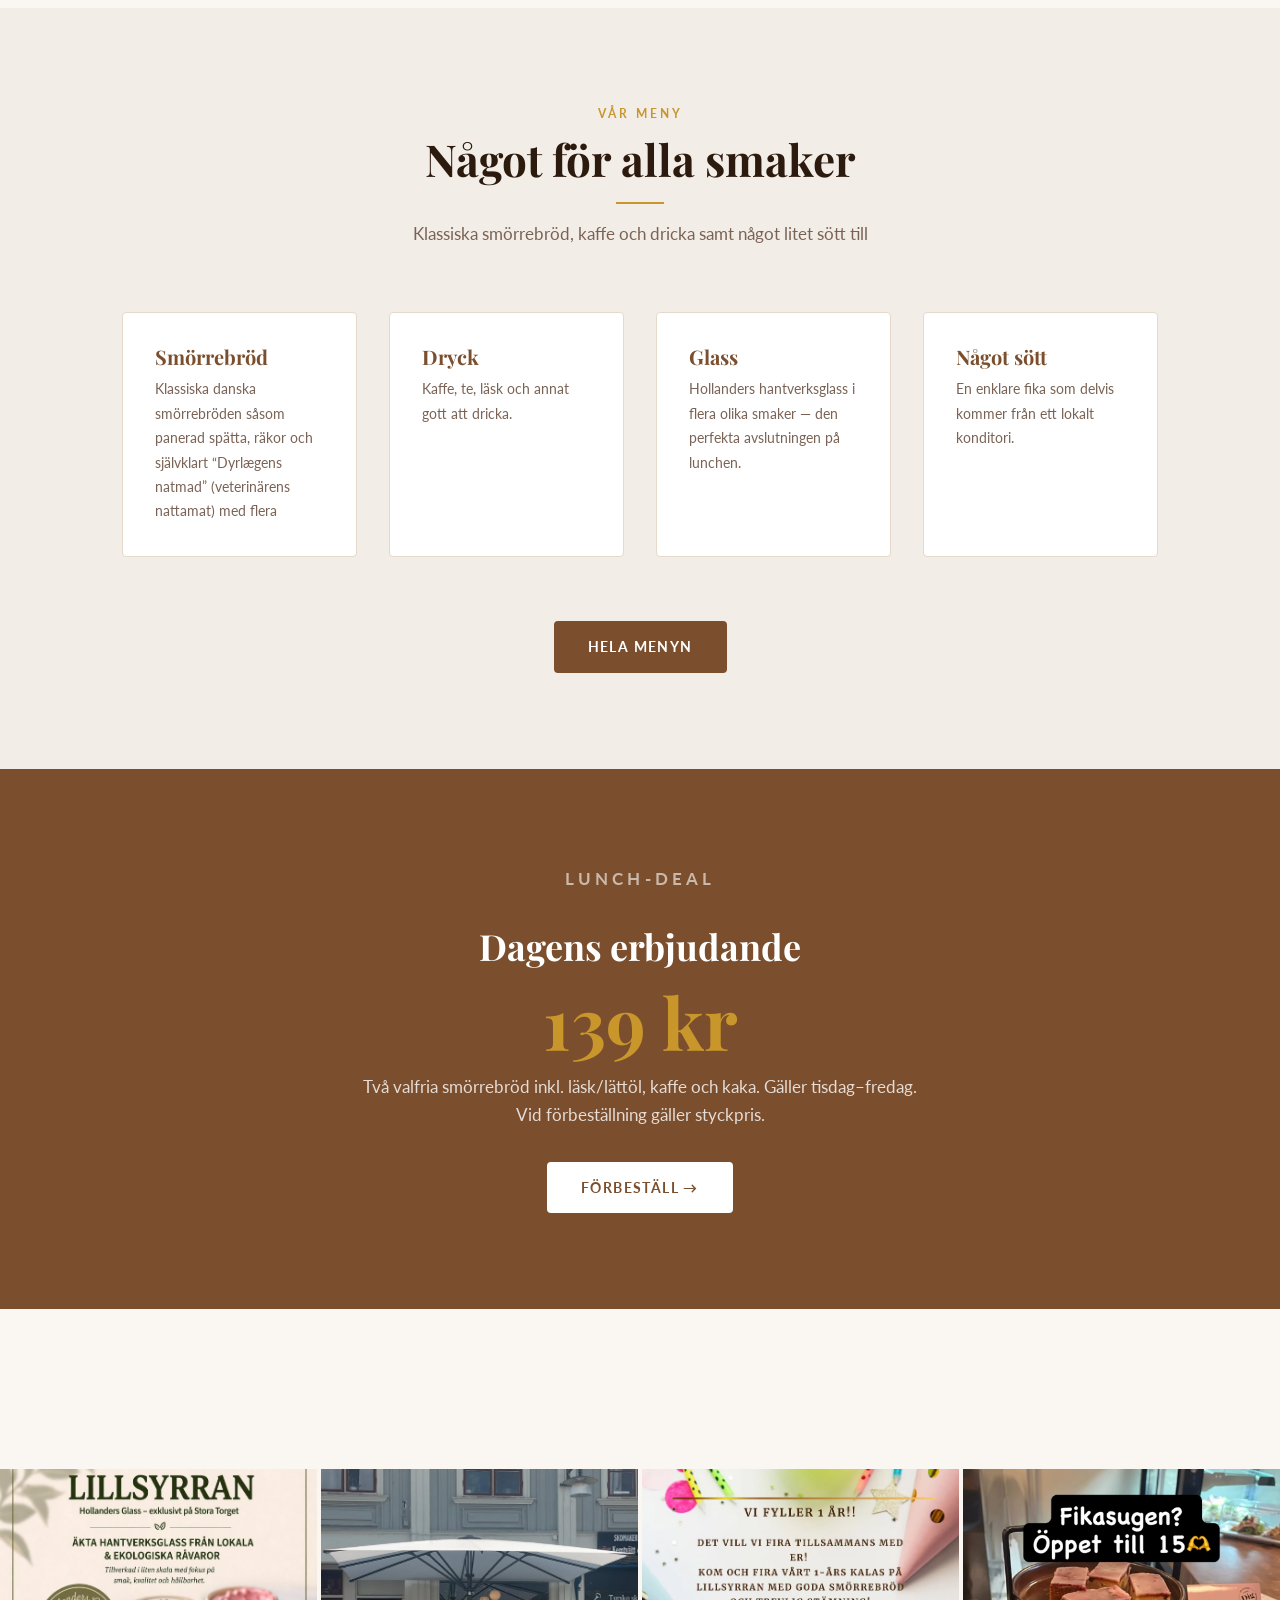
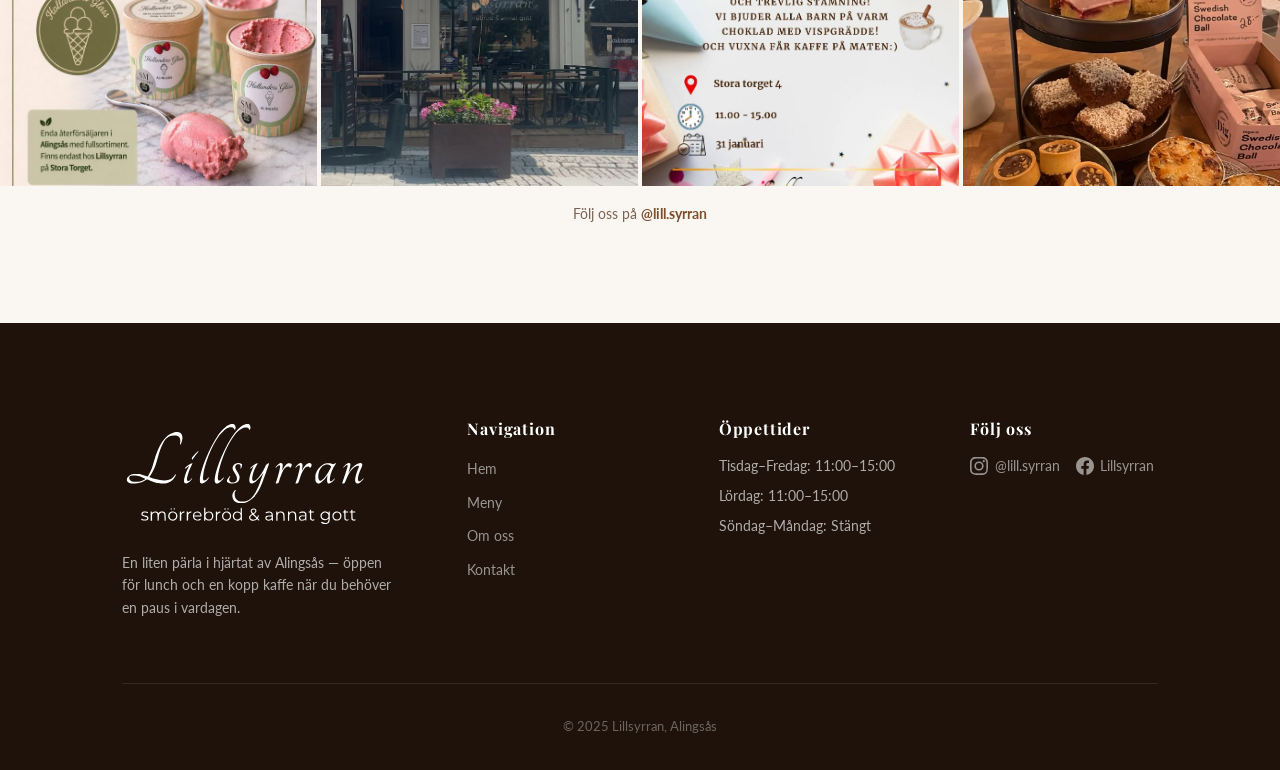
==== commit 8b829a58: "Apply remaining changes Co-authored-by: Serecat <60610698+Serecat@users.noreply.github.com>" ====
--- a/index.html
+++ b/index.html
@@ -87,7 +87,7 @@
         <div class="menu-preview-grid">
           <div class="menu-preview-card">
             <h3>Smörrebröd</h3>
-            <p>Vi har de klassiska danska smörrebröden såsom panerad spätta med remoulad, riktigt fina räkor med ägg och majonnäs och självklart “Dyrlægens natmad” (veterinärens nattamat) samt flera andra sorter.</p>
+            <p>Klassiska danska smörrebröden såsom panerad spätta, räkor och självklart “Dyrlægens natmad” (veterinärens nattamat) med flera</p>
           </div>
           <div class="menu-preview-card">
             <h3>Dryck</h3>
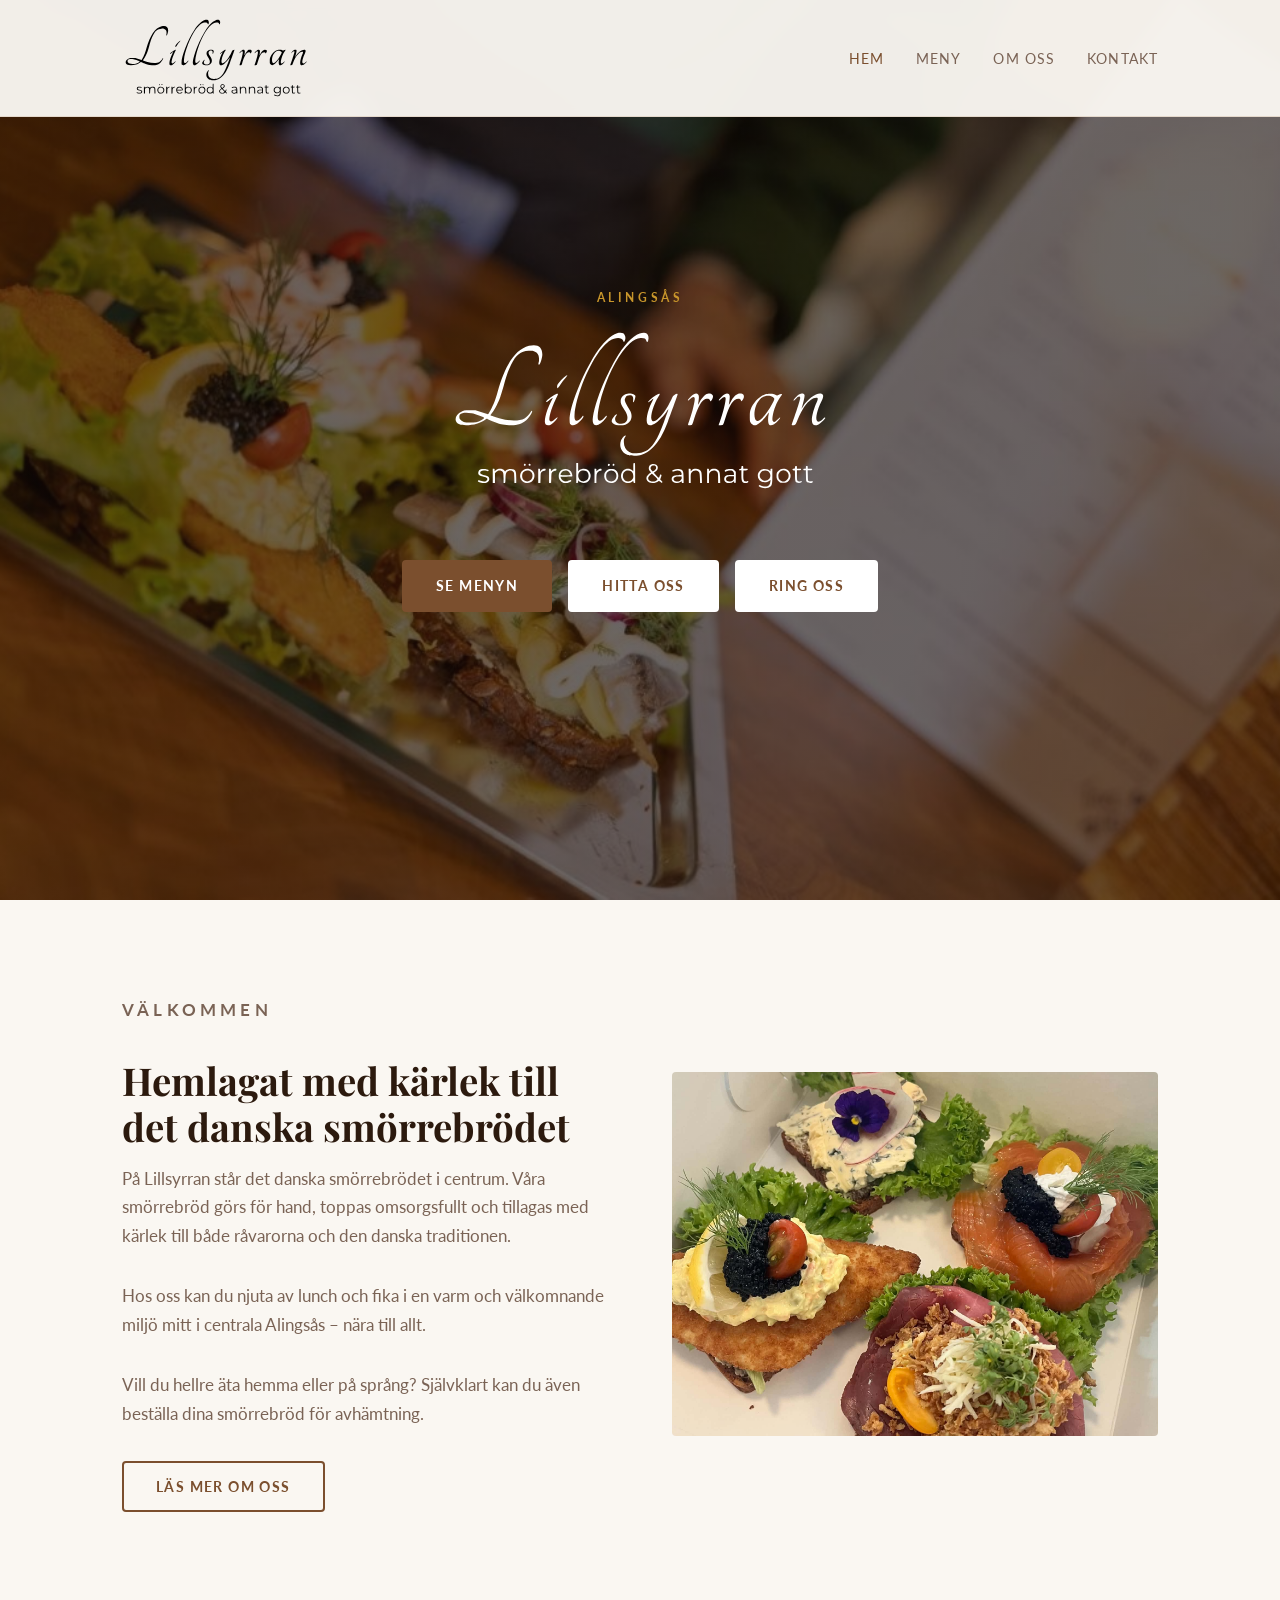
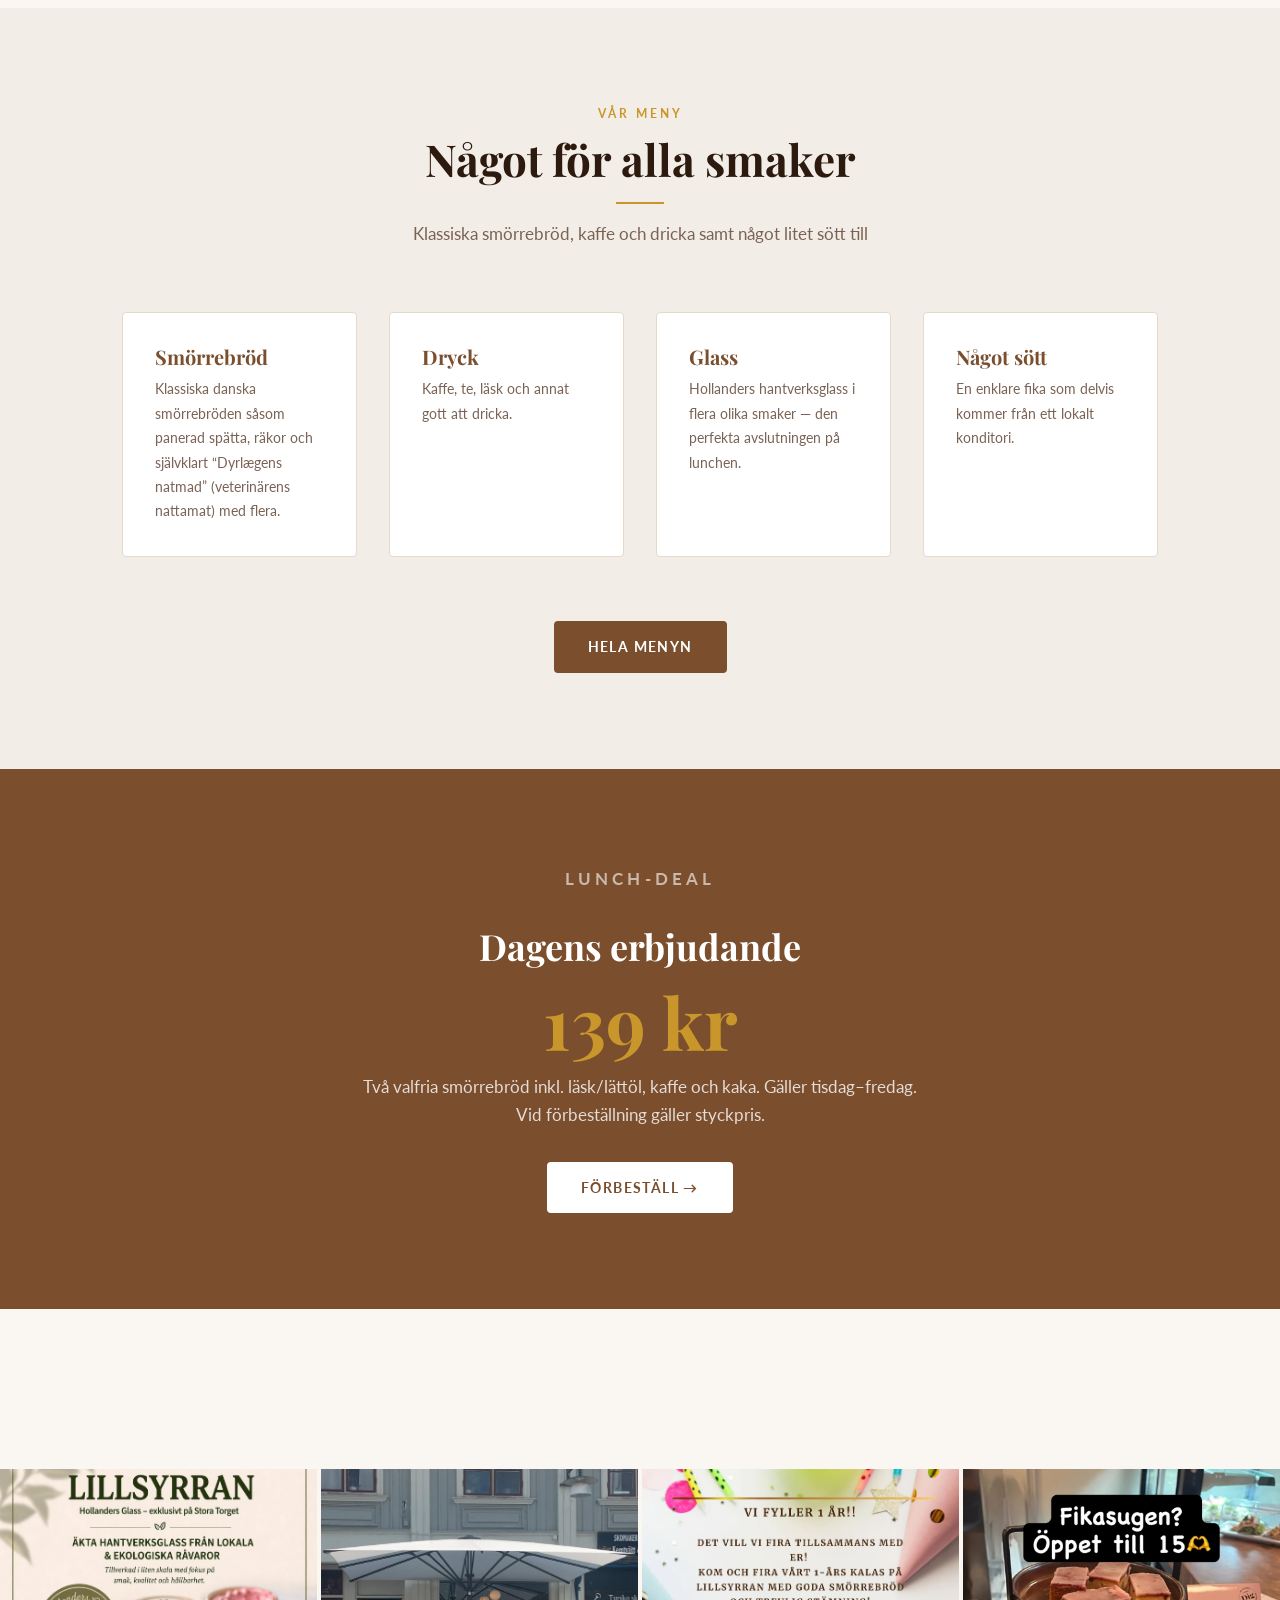
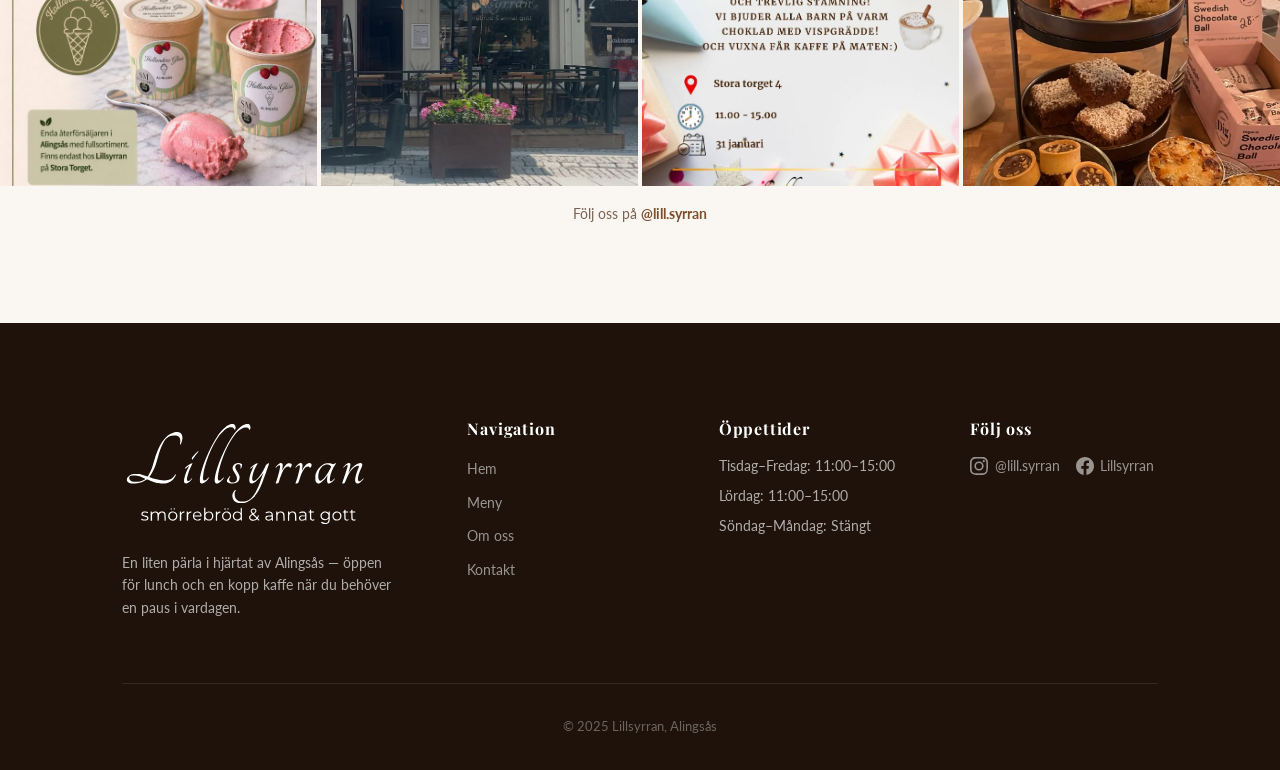
==== commit 648bb1d1: "grammar fix." ====
--- a/index.html
+++ b/index.html
@@ -87,7 +87,7 @@
         <div class="menu-preview-grid">
           <div class="menu-preview-card">
             <h3>Smörrebröd</h3>
-            <p>Klassiska danska smörrebröden såsom panerad spätta, räkor och självklart “Dyrlægens natmad” (veterinärens nattamat) med flera</p>
+            <p>Klassiska danska smörrebröden såsom panerad spätta, räkor och självklart “Dyrlægens natmad” (veterinärens nattamat) med flera.</p>
           </div>
           <div class="menu-preview-card">
             <h3>Dryck</h3>
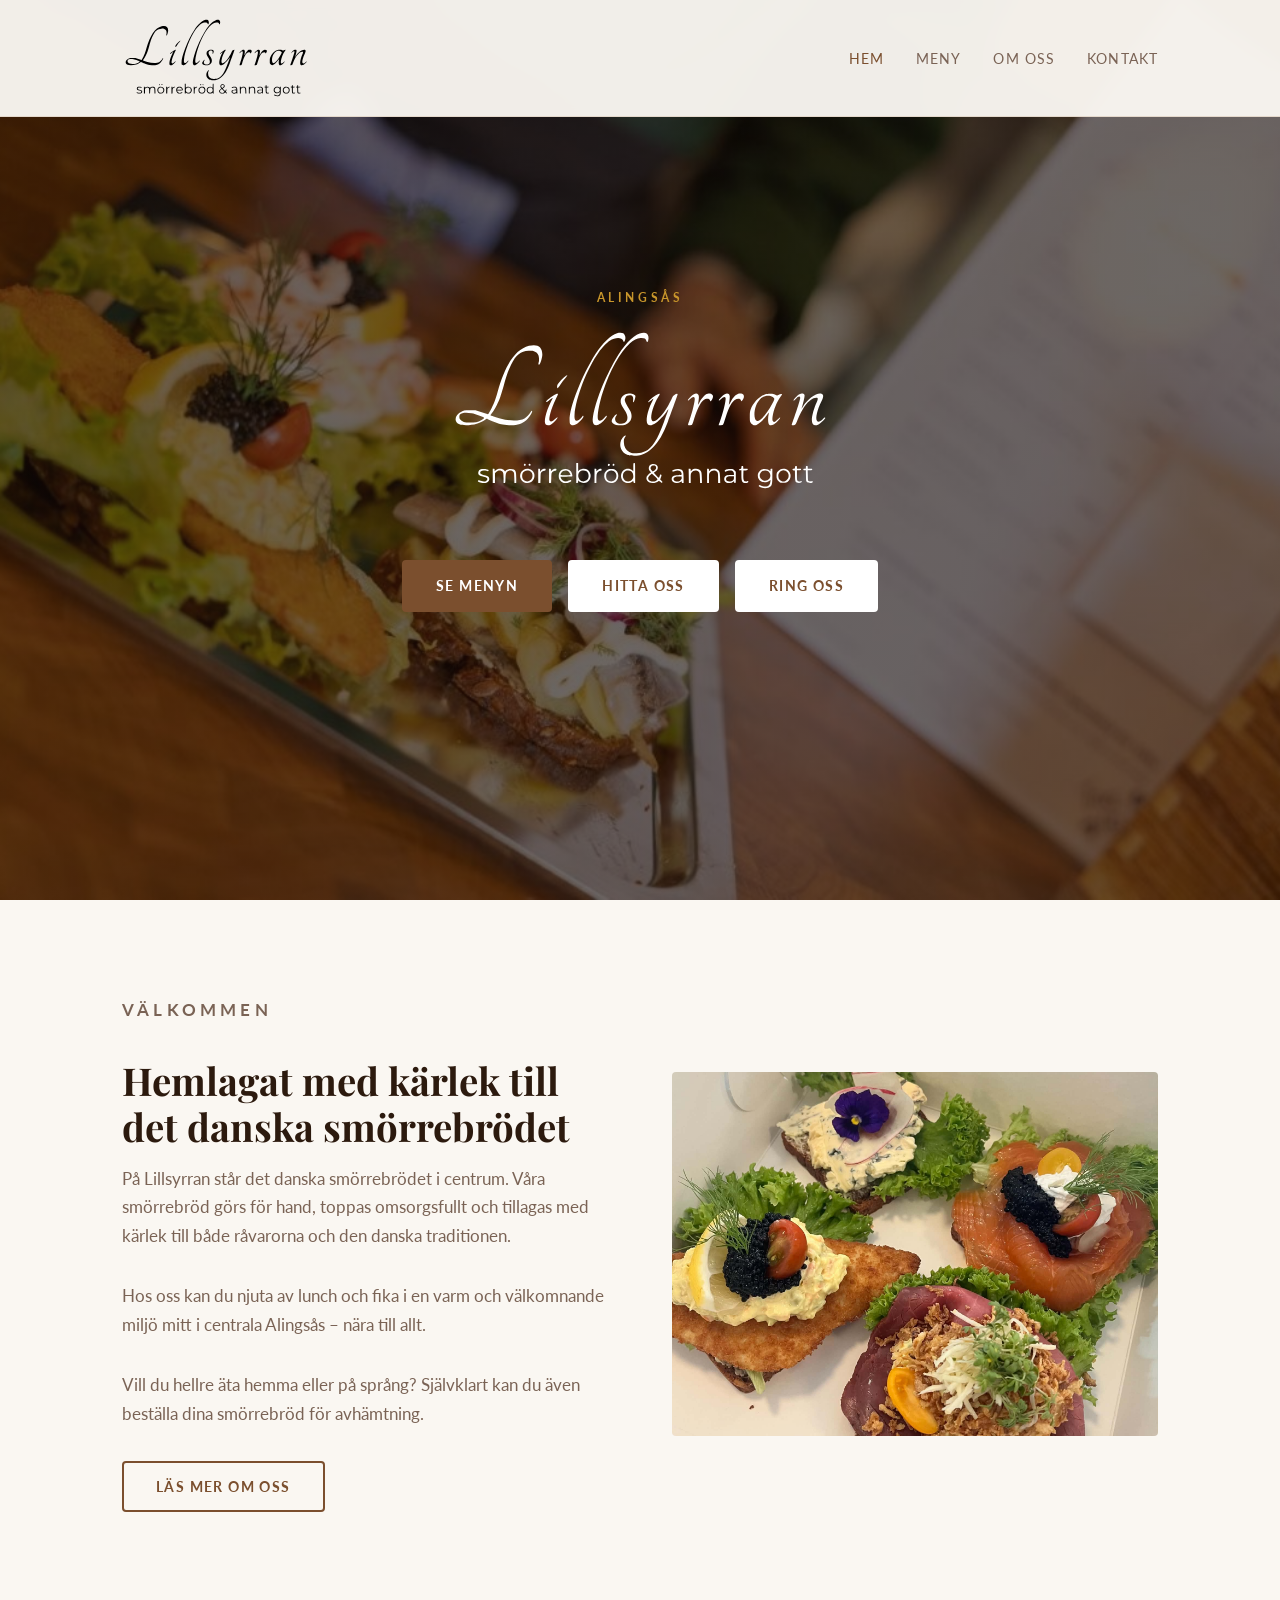
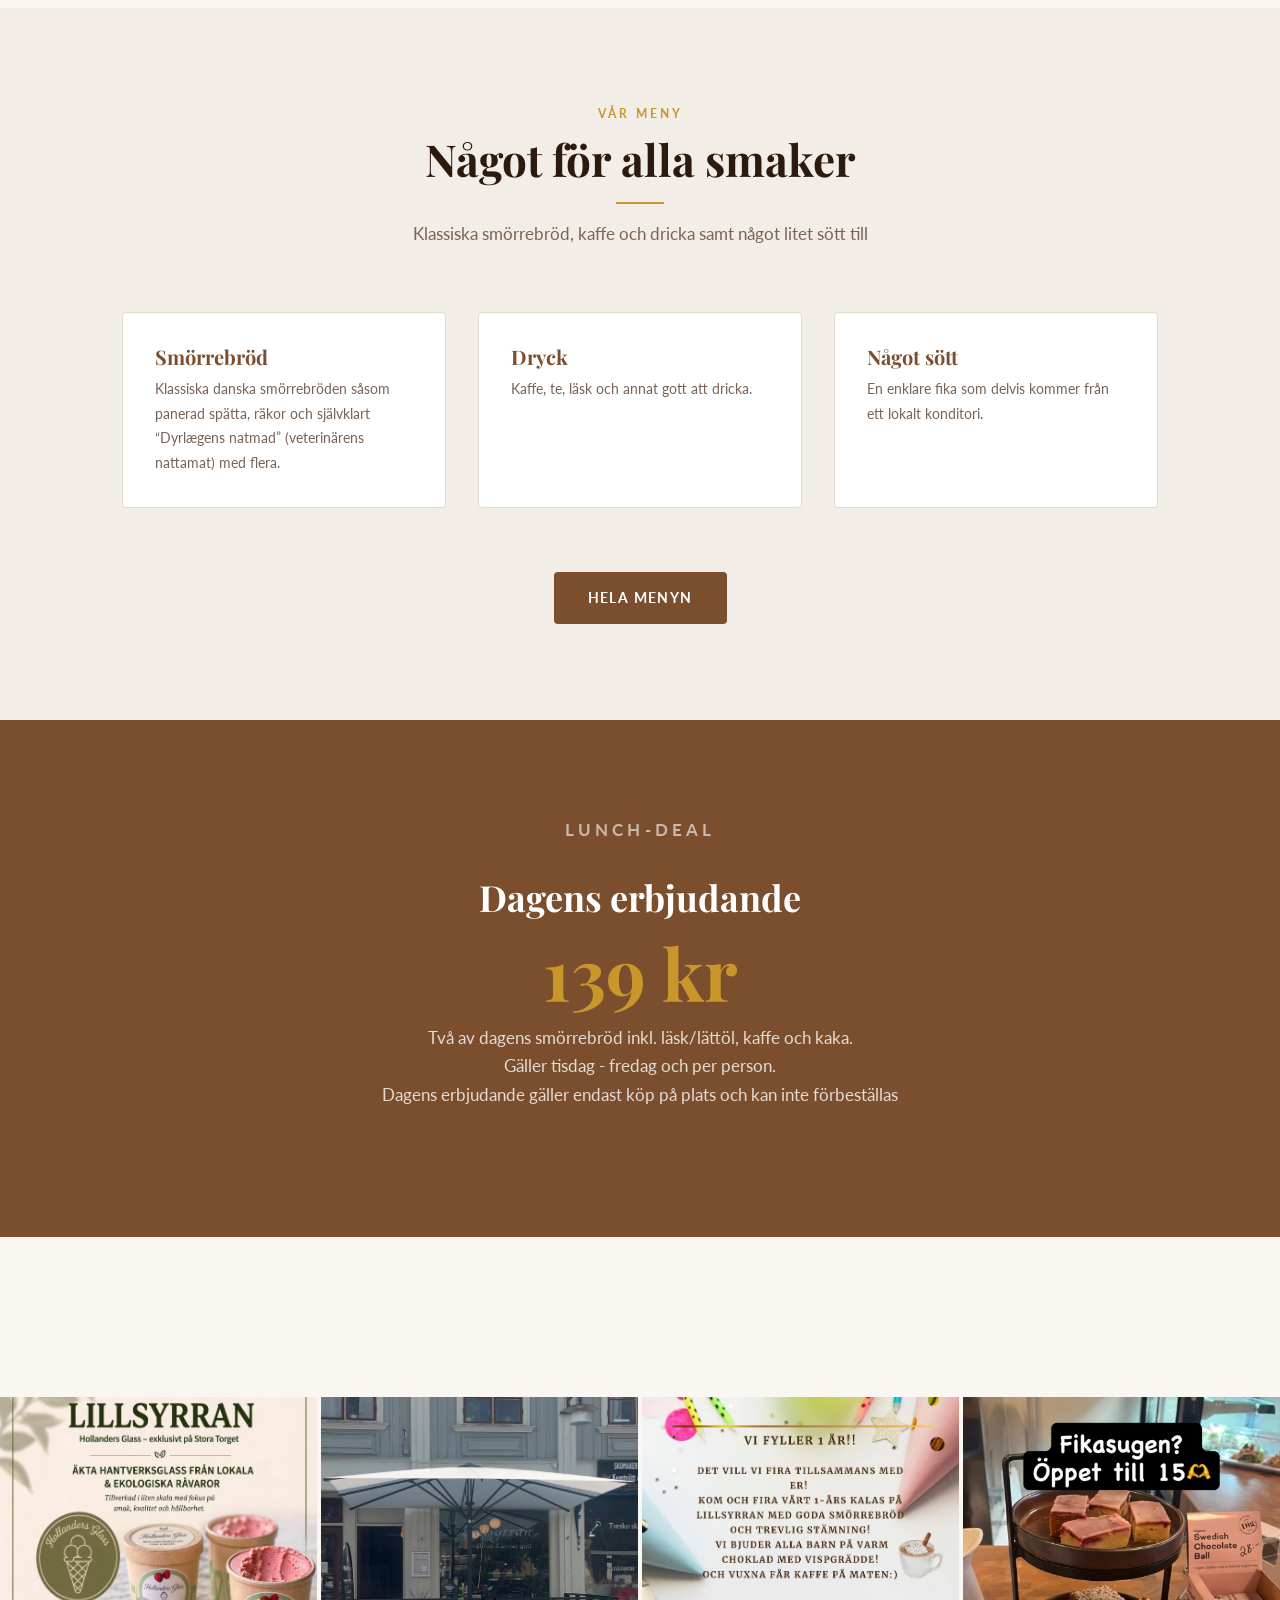
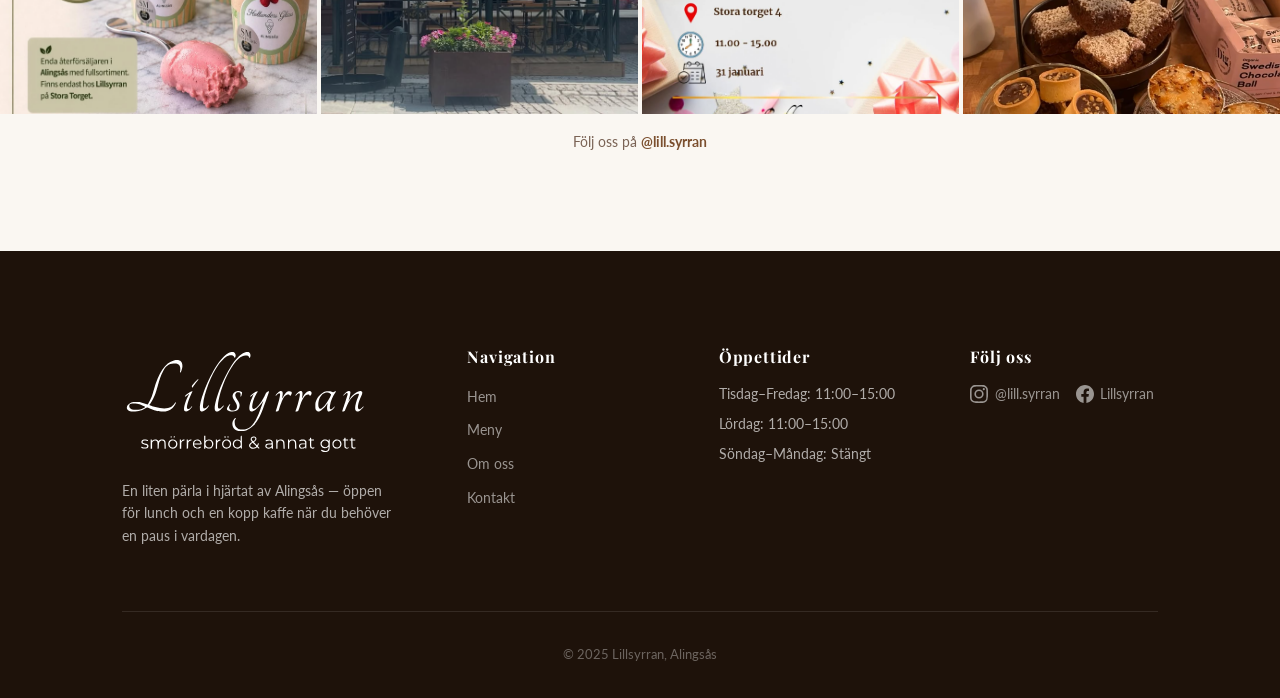
==== commit 0daf764d: "Update content: offer, menu, kontakt disclaimer, remove glass Co-authored-by: Serecat <60610698+Sere" ====
--- a/index.html
+++ b/index.html
@@ -94,10 +94,6 @@
             <p>Kaffe, te, läsk och annat gott att dricka.</p>
           </div>
           <div class="menu-preview-card">
-            <h3>Glass</h3>
-            <p>Hollanders hantverksglass i flera olika smaker — den perfekta avslutningen på lunchen.</p>
-          </div>
-          <div class="menu-preview-card">
             <h3>Något sött</h3>
             <p>En enklare fika som delvis kommer från ett lokalt konditori.</p>
           </div>
@@ -115,10 +111,10 @@
       <h2>Dagens erbjudande</h2>
       <div class="offer-price">139 kr</div>
       <p>
-        Två valfria smörrebröd inkl. läsk/lättöl, kaffe och kaka.
-        Gäller tisdag–fredag. Vid förbeställning gäller styckpris.
+        Två av dagens smörrebröd inkl. läsk/lättöl, kaffe och kaka.<br />
+        Gäller tisdag - fredag och per person.<br />
+        Dagens erbjudande gäller endast köp på plats och kan inte förbeställas
       </p>
-      <a href="kontakt.html" class="btn btn-light">Förbeställ →</a>
     </section>
 
     <!-- ── Events teaser + Instagram carousel ── -->
--- a/css/style.css
+++ b/css/style.css
@@ -395,7 +395,7 @@
    ============================================== */
 .menu-preview-grid {
   display: grid;
-  grid-template-columns: repeat(4, minmax(0, 1fr));
+  grid-template-columns: repeat(3, minmax(0, 1fr));
   gap: var(--space-md);
   margin-bottom: var(--space-lg);
 }
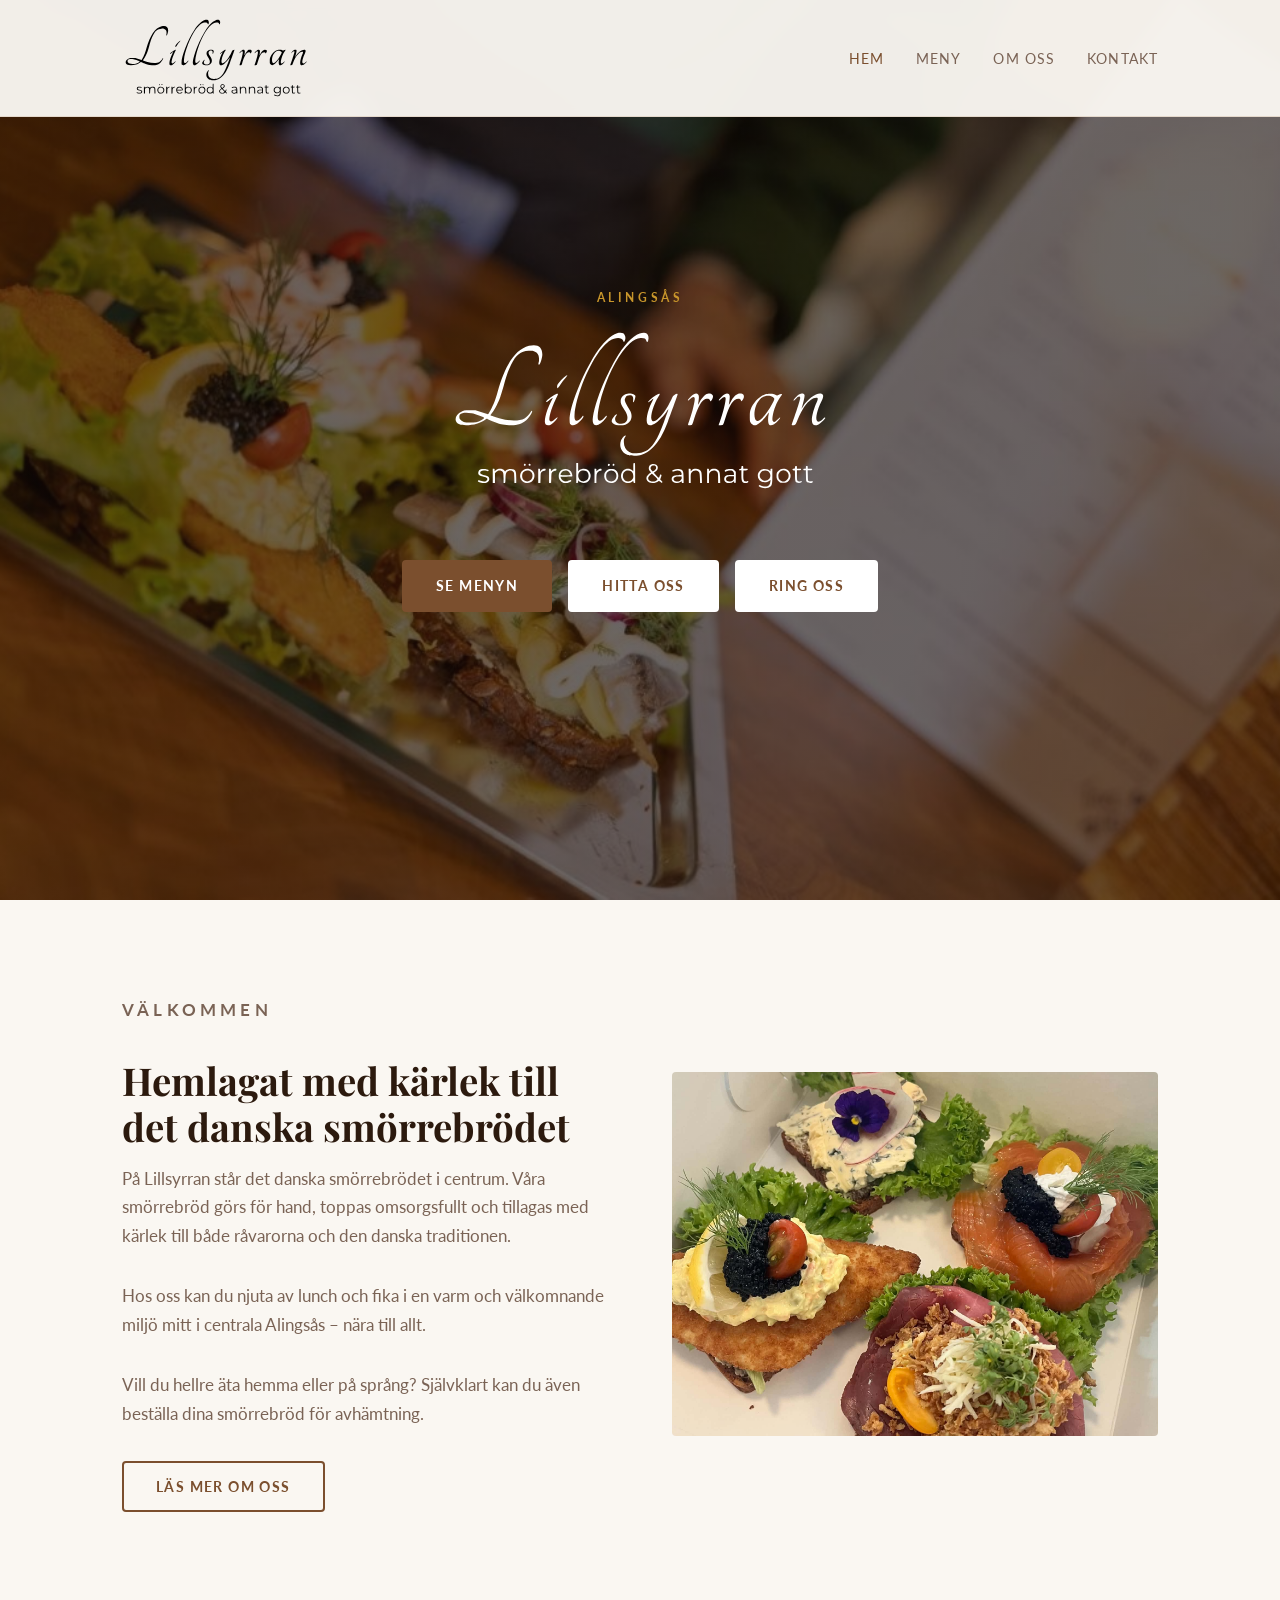
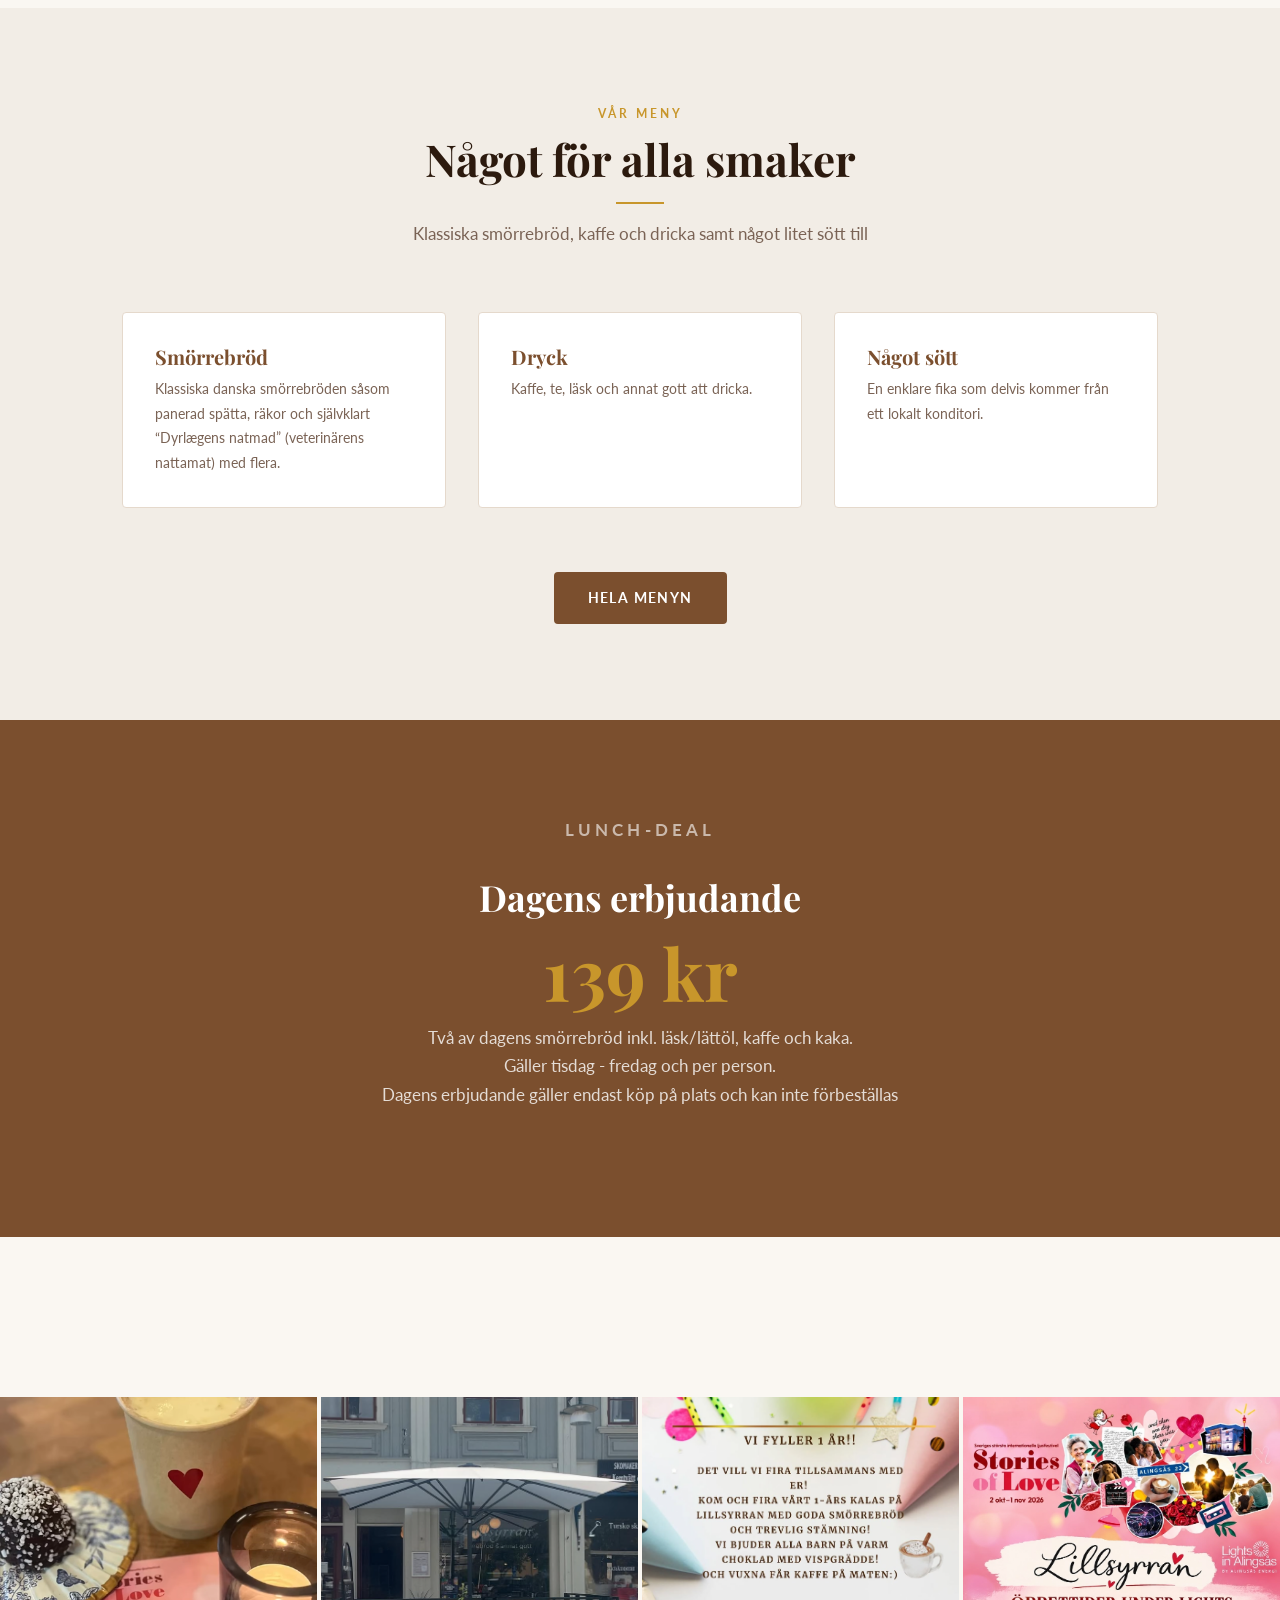
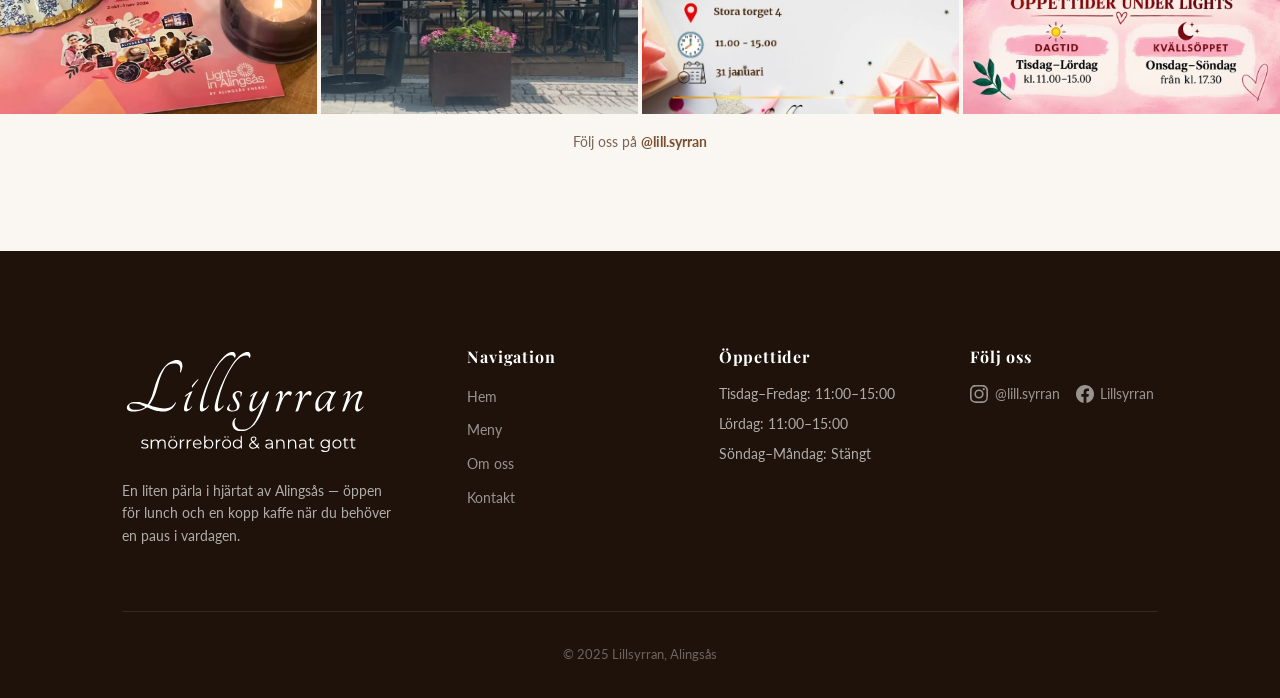
==== commit 38ec93db: "fixed insta images." ====
--- a/index.html
+++ b/index.html
@@ -138,7 +138,7 @@
         <div class="insta-viewport">
           <div class="insta-track" id="instaTrack">
             <a href="https://www.instagram.com/lill.syrran/" target="_blank" rel="noopener noreferrer" class="insta-slide">
-              <img src="images/lillsyrrainstabild1.png" alt="Instagram-bild 1 från @lill.syrran — byt ut mot riktig bild" />
+              <img src="images/lillinsta2.png" alt="Instagram-bild 1 från @lill.syrran — byt ut mot riktig bild" />
             </a>
             <a href="https://www.instagram.com/lill.syrran/" target="_blank" rel="noopener noreferrer" class="insta-slide">
               <img src="images/lillsyrrainstabild2.png" alt="Instagram-bild 2 från @lill.syrran — byt ut mot riktig bild" />
@@ -147,7 +147,7 @@
               <img src="images/lillsyrrainstabild3.png" alt="Instagram-bild 3 från @lill.syrran — byt ut mot riktig bild" />
             </a>
             <a href="https://www.instagram.com/lill.syrran/" target="_blank" rel="noopener noreferrer" class="insta-slide">
-              <img src="images/lillsyrrainstabild4.png" alt="Instagram-bild 4 från @lill.syrran — byt ut mot riktig bild" />
+              <img src="images/lillinsta1.png" alt="Instagram-bild 4 från @lill.syrran — byt ut mot riktig bild" />
             </a>
             <a href="https://www.instagram.com/lill.syrran/" target="_blank" rel="noopener noreferrer" class="insta-slide">
               <img src="images/lillsyrrainstabild5.png" alt="Instagram-bild 5 från @lill.syrran — byt ut mot riktig bild" />
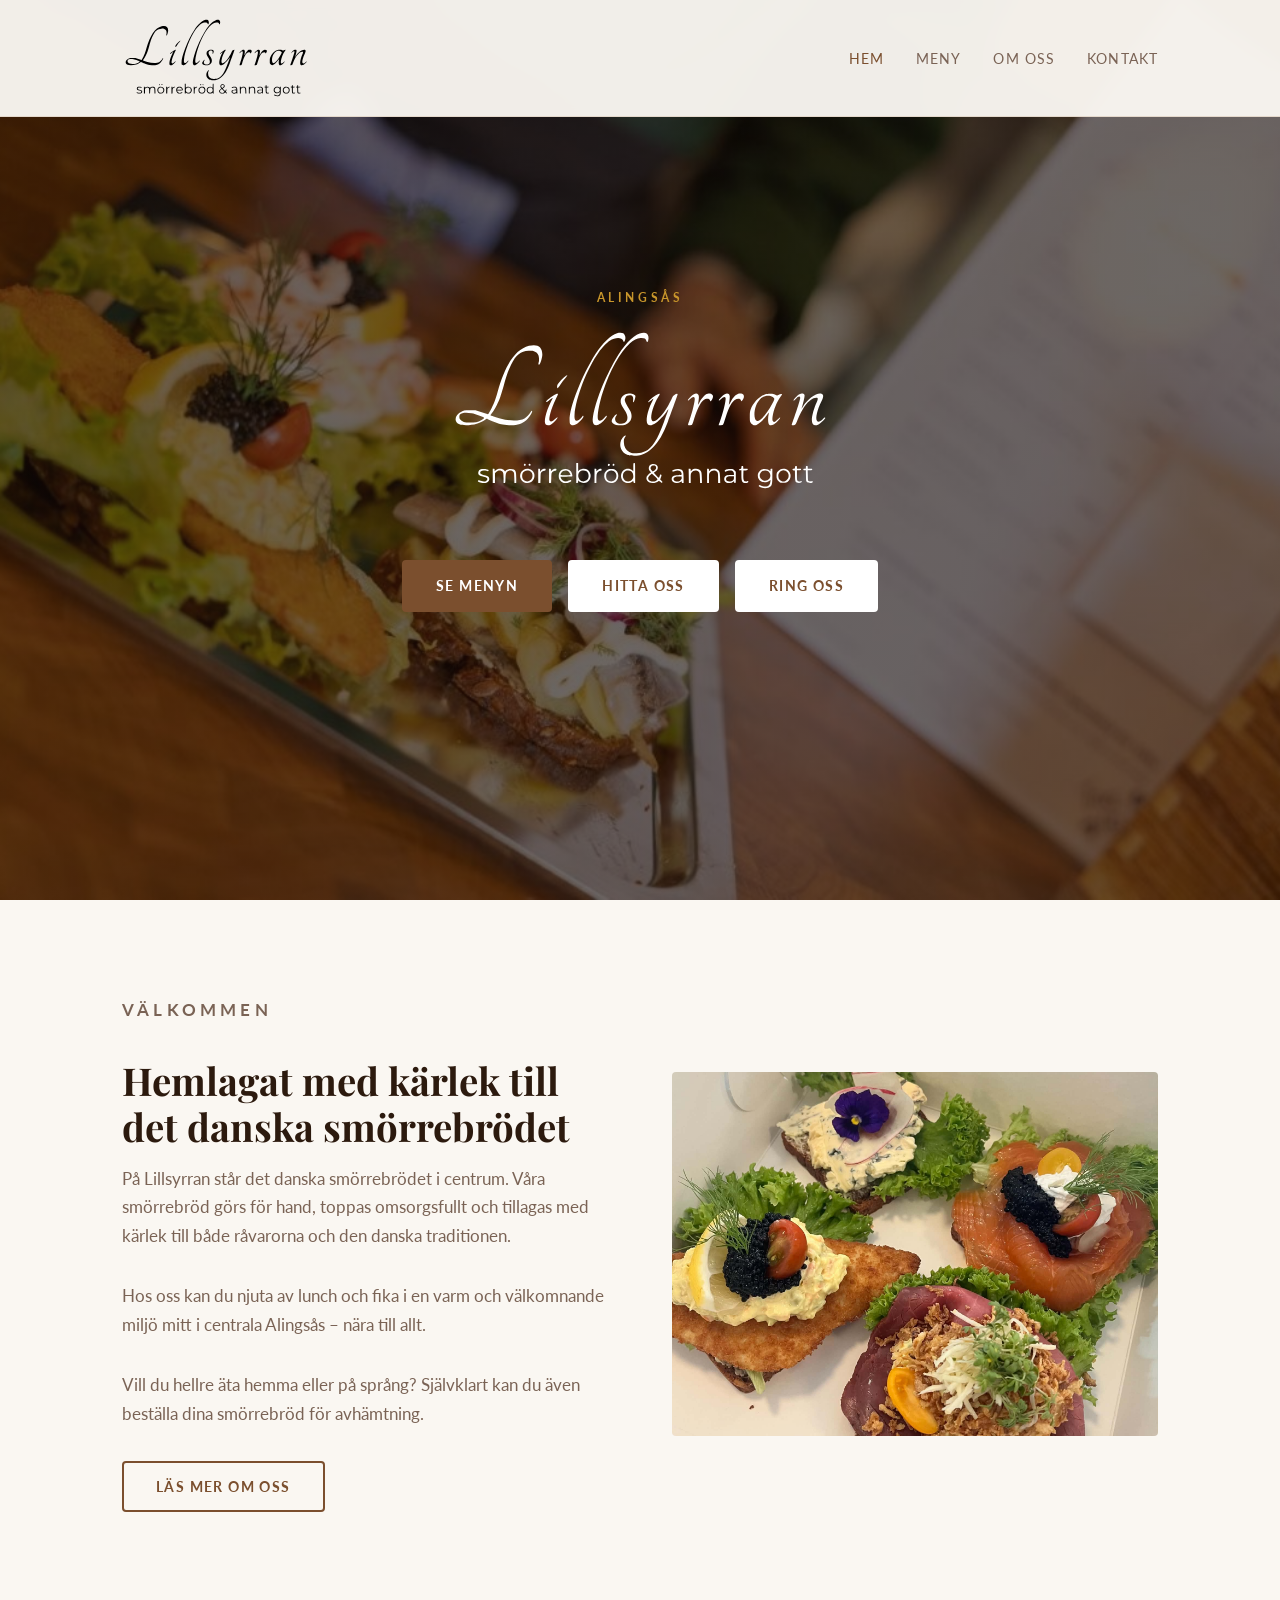
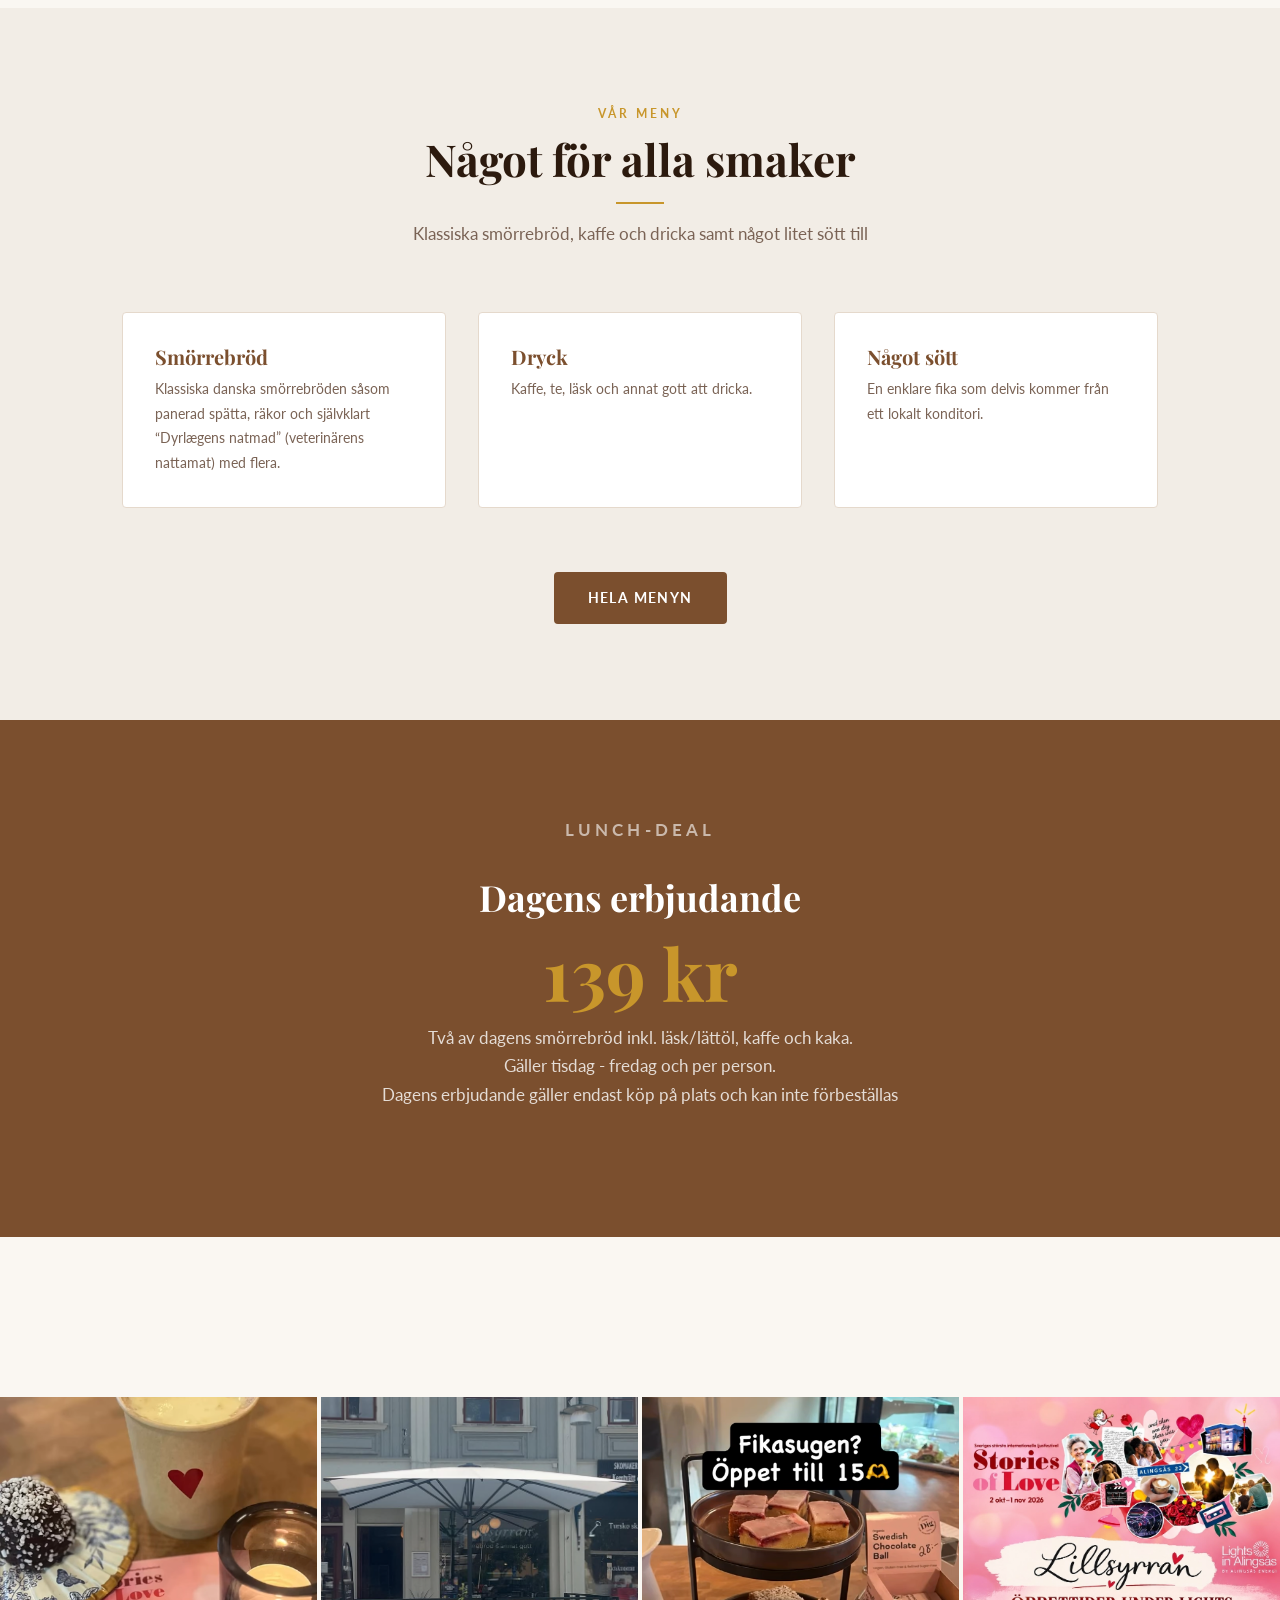
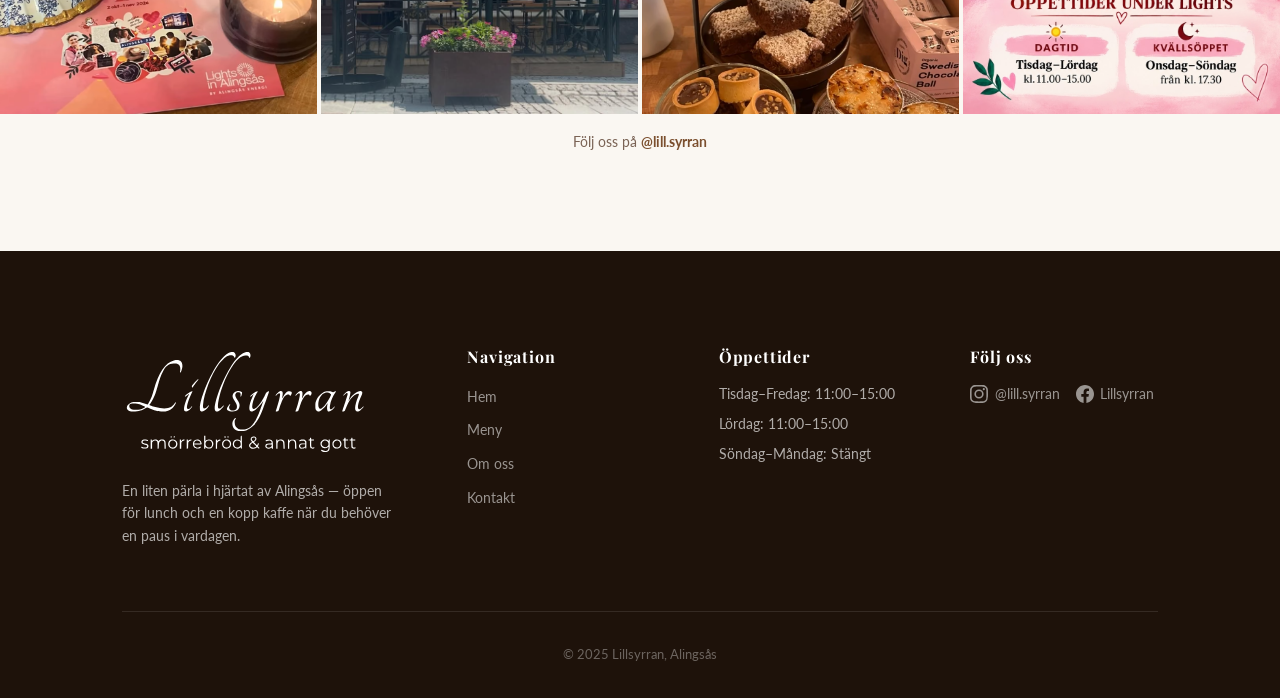
==== commit f439bc0e: "Added images." ====
--- a/index.html
+++ b/index.html
@@ -144,13 +144,13 @@
               <img src="images/lillsyrrainstabild2.png" alt="Instagram-bild 2 från @lill.syrran — byt ut mot riktig bild" />
             </a>
             <a href="https://www.instagram.com/lill.syrran/" target="_blank" rel="noopener noreferrer" class="insta-slide">
-              <img src="images/lillsyrrainstabild3.png" alt="Instagram-bild 3 från @lill.syrran — byt ut mot riktig bild" />
+              <img src="images/lillsyrrainstabild4.png" alt="Instagram-bild 3 från @lill.syrran — byt ut mot riktig bild" />
             </a>
             <a href="https://www.instagram.com/lill.syrran/" target="_blank" rel="noopener noreferrer" class="insta-slide">
               <img src="images/lillinsta1.png" alt="Instagram-bild 4 från @lill.syrran — byt ut mot riktig bild" />
             </a>
             <a href="https://www.instagram.com/lill.syrran/" target="_blank" rel="noopener noreferrer" class="insta-slide">
-              <img src="images/lillsyrrainstabild5.png" alt="Instagram-bild 5 från @lill.syrran — byt ut mot riktig bild" />
+              <img src="images/lillinsta3.png" alt="Instagram-bild 5 från @lill.syrran — byt ut mot riktig bild" />
             </a>
           </div>
         </div>
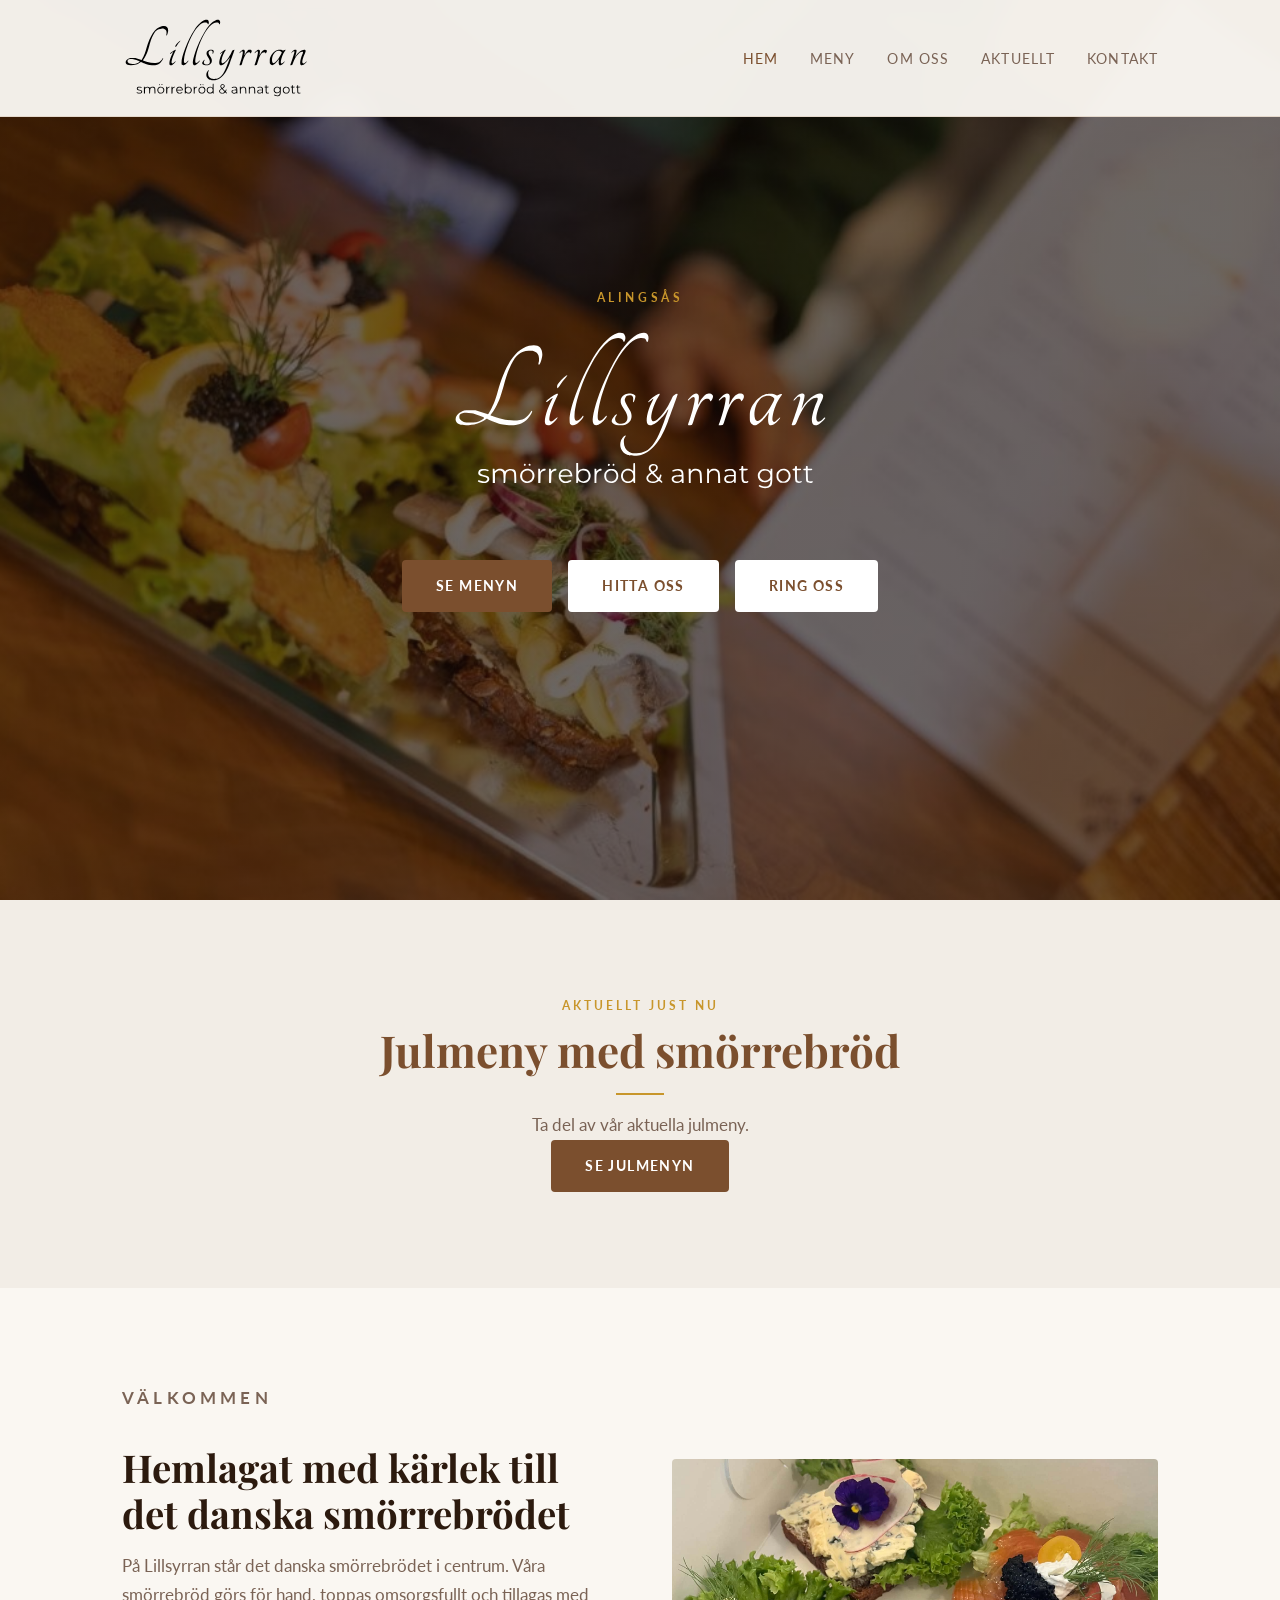
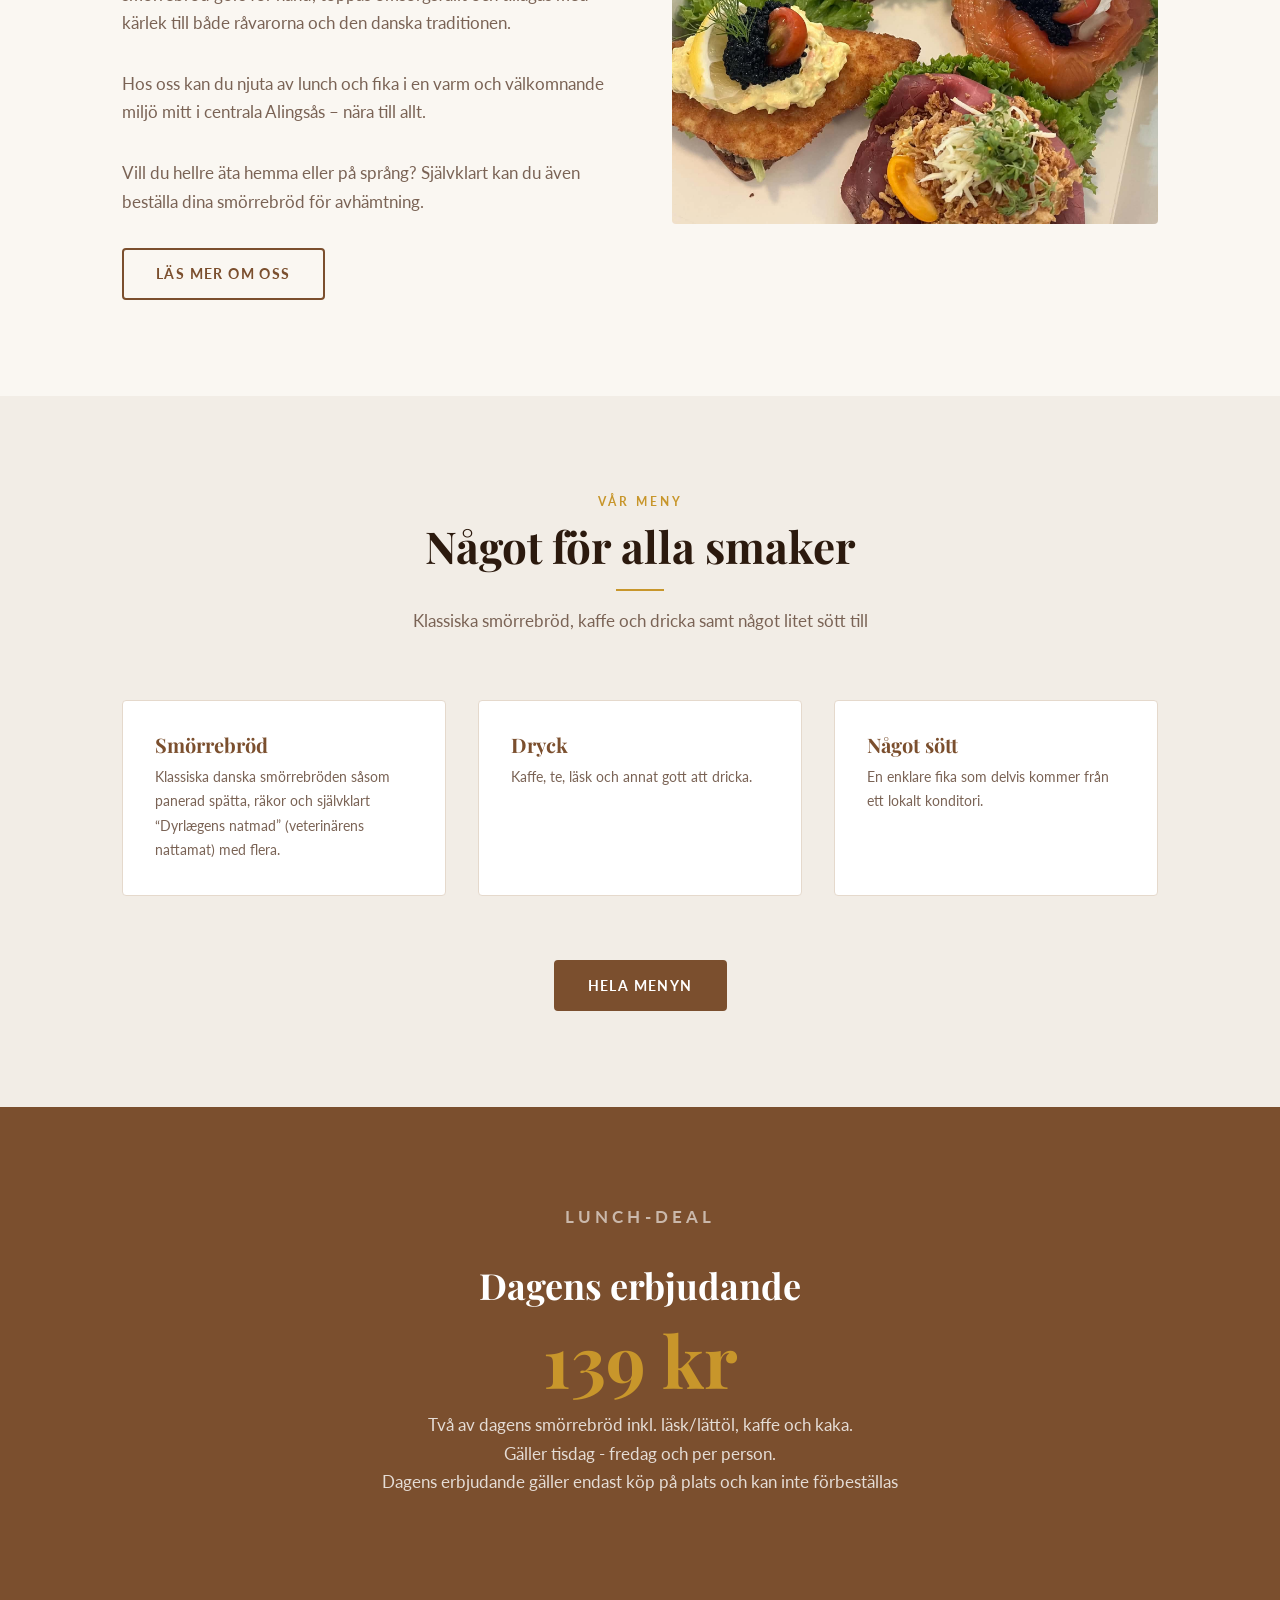
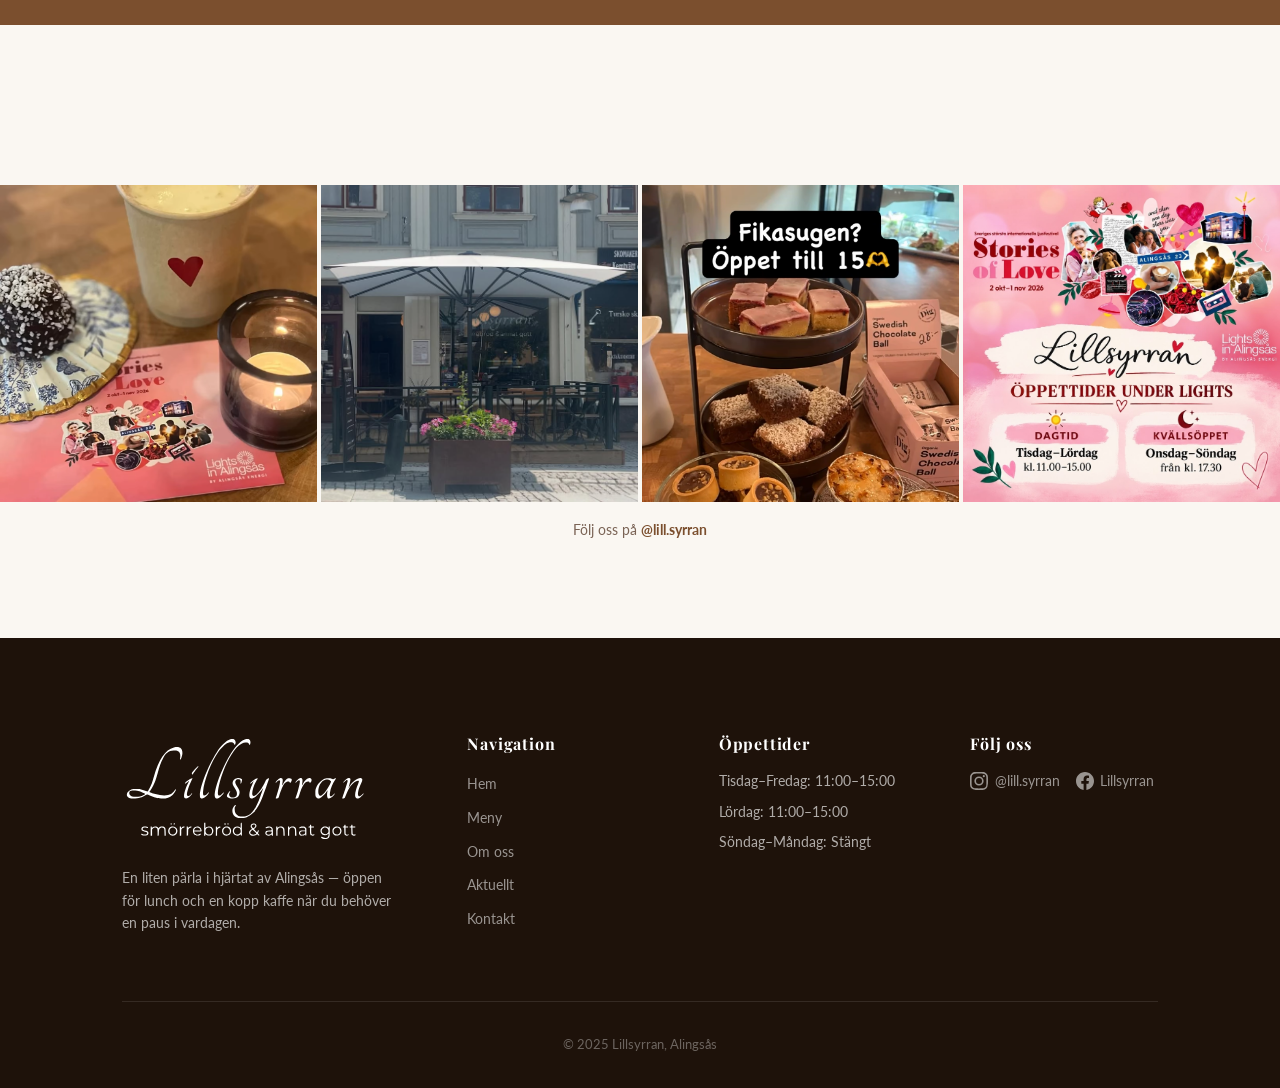
==== commit d68cd1a8: "Feature Christmas menu on Aktuellt Restore the Aktuellt page and navigation, add a homepage link to " ====
--- a/index.html
+++ b/index.html
@@ -25,7 +25,7 @@
         <li><a href="index.html">Hem</a></li>
         <li><a href="meny.html">Meny</a></li>
         <li><a href="om-oss.html">Om oss</a></li>
-        <li class="is-hidden" hidden><a href="aktuellt.html">Aktuellt</a></li>
+        <li><a href="aktuellt.html">Aktuellt</a></li>
         <li><a href="kontakt.html">Kontakt</a></li>
       </ul>
     </nav>
@@ -43,6 +43,16 @@
           <a href="kontakt.html" class="btn btn-light">Hitta oss</a>
           <a href="tel:0322670035" class="btn btn-light" data-cms-call-link>Ring oss</a>
         </div>
+      </div>
+    </section>
+
+    <section class="section section-alt christmas-announcement" aria-labelledby="christmas-announcement-title">
+      <div class="container text-center">
+        <p class="section-label">Aktuellt just nu</p>
+        <h2 class="section-title" id="christmas-announcement-title">Julmeny med smörrebröd</h2>
+        <div class="divider"></div>
+        <p class="section-desc">Ta del av vår aktuella julmeny.</p>
+        <a href="aktuellt.html" class="btn btn-primary">Se julmenyn</a>
       </div>
     </section>
 
@@ -183,7 +193,7 @@
             <li><a href="index.html">Hem</a></li>
             <li><a href="meny.html">Meny</a></li>
             <li><a href="om-oss.html">Om oss</a></li>
-            <li class="is-hidden" hidden><a href="aktuellt.html">Aktuellt</a></li>
+            <li><a href="aktuellt.html">Aktuellt</a></li>
             <li><a href="kontakt.html">Kontakt</a></li>
           </ul>
         </div>
--- a/css/style.css
+++ b/css/style.css
@@ -297,6 +297,11 @@
   font-size: 1.1rem;
 }
 
+.page-hero-christmas {
+  background-image: linear-gradient(135deg, #1d2b22 0%, #314638 55%, #1d2b22 100%);
+  border-bottom: 3px solid var(--color-accent);
+}
+
 /* ==============================================
    Sections
    ============================================== */
@@ -305,6 +310,36 @@
 .section-dark {
   background-color: var(--color-bg-dark);
   color: var(--color-white);
+}
+
+.christmas-announcement .section-title {
+  color: var(--color-primary);
+}
+
+.christmas-menu-section {
+  padding-top: var(--space-lg);
+}
+
+.christmas-menu {
+  max-width: 860px;
+  margin: 0 auto;
+  padding: clamp(var(--space-md), 5vw, var(--space-lg));
+  background-color: var(--color-white);
+  border: 1px solid var(--color-accent);
+  border-radius: var(--radius);
+  box-shadow: 0 8px 28px rgba(44, 26, 14, 0.08);
+  text-align: center;
+}
+
+.christmas-menu .section-title {
+  margin-bottom: var(--space-sm);
+}
+
+.christmas-menu-image {
+  width: 100%;
+  height: auto;
+  margin-top: var(--space-md);
+  border-radius: var(--radius);
 }
 
 .section-header {
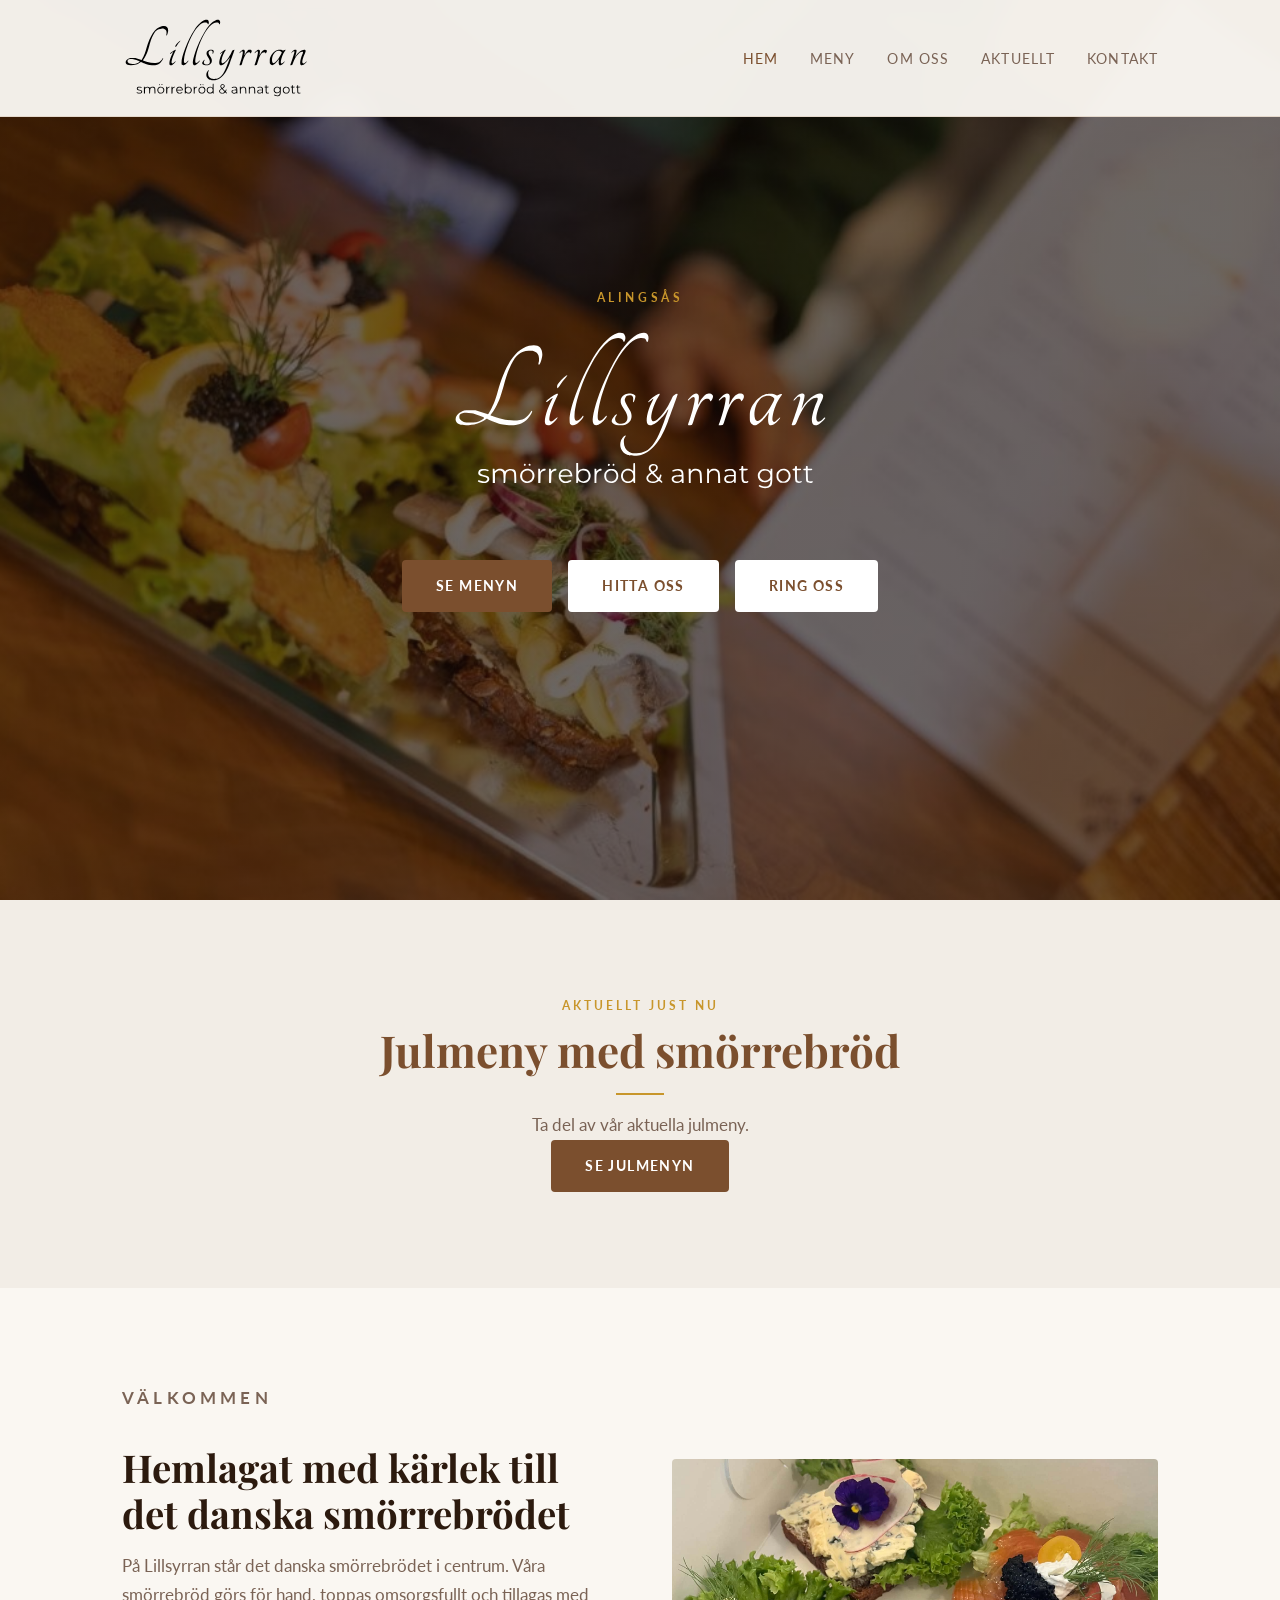
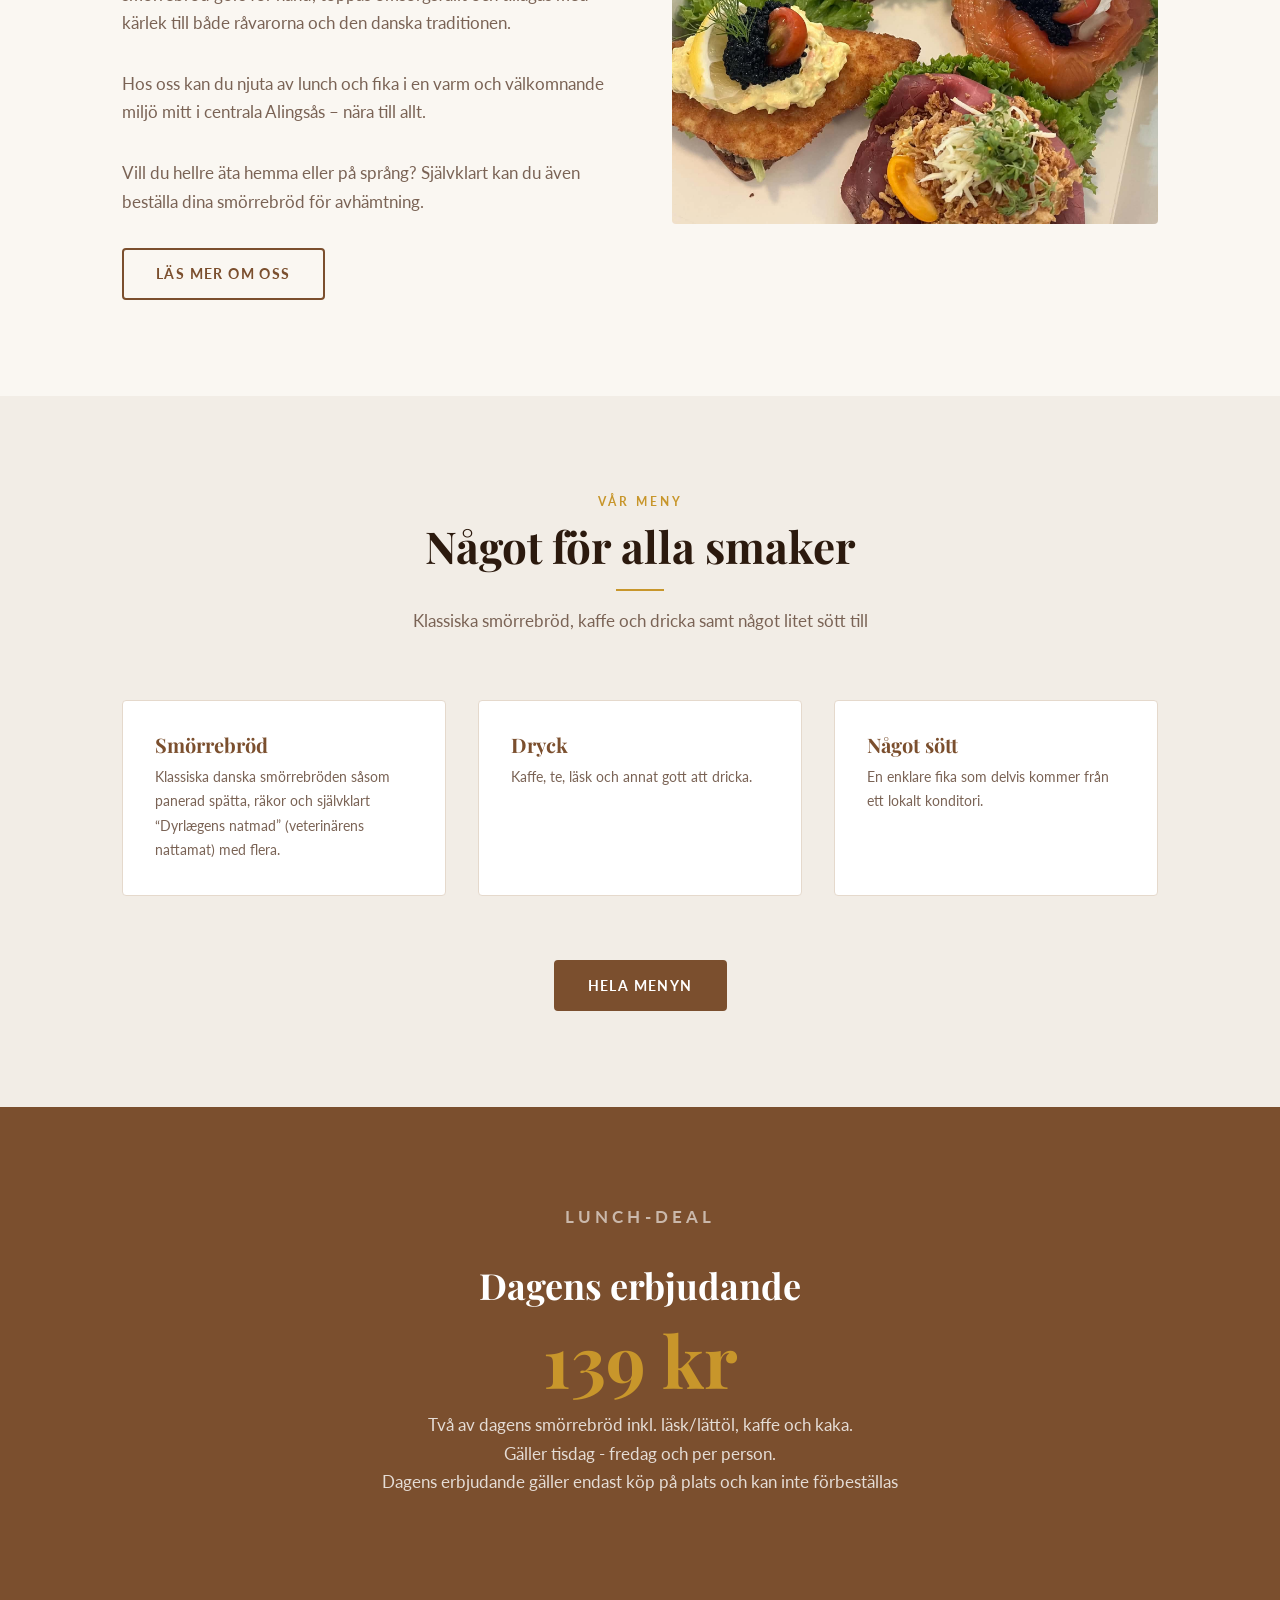
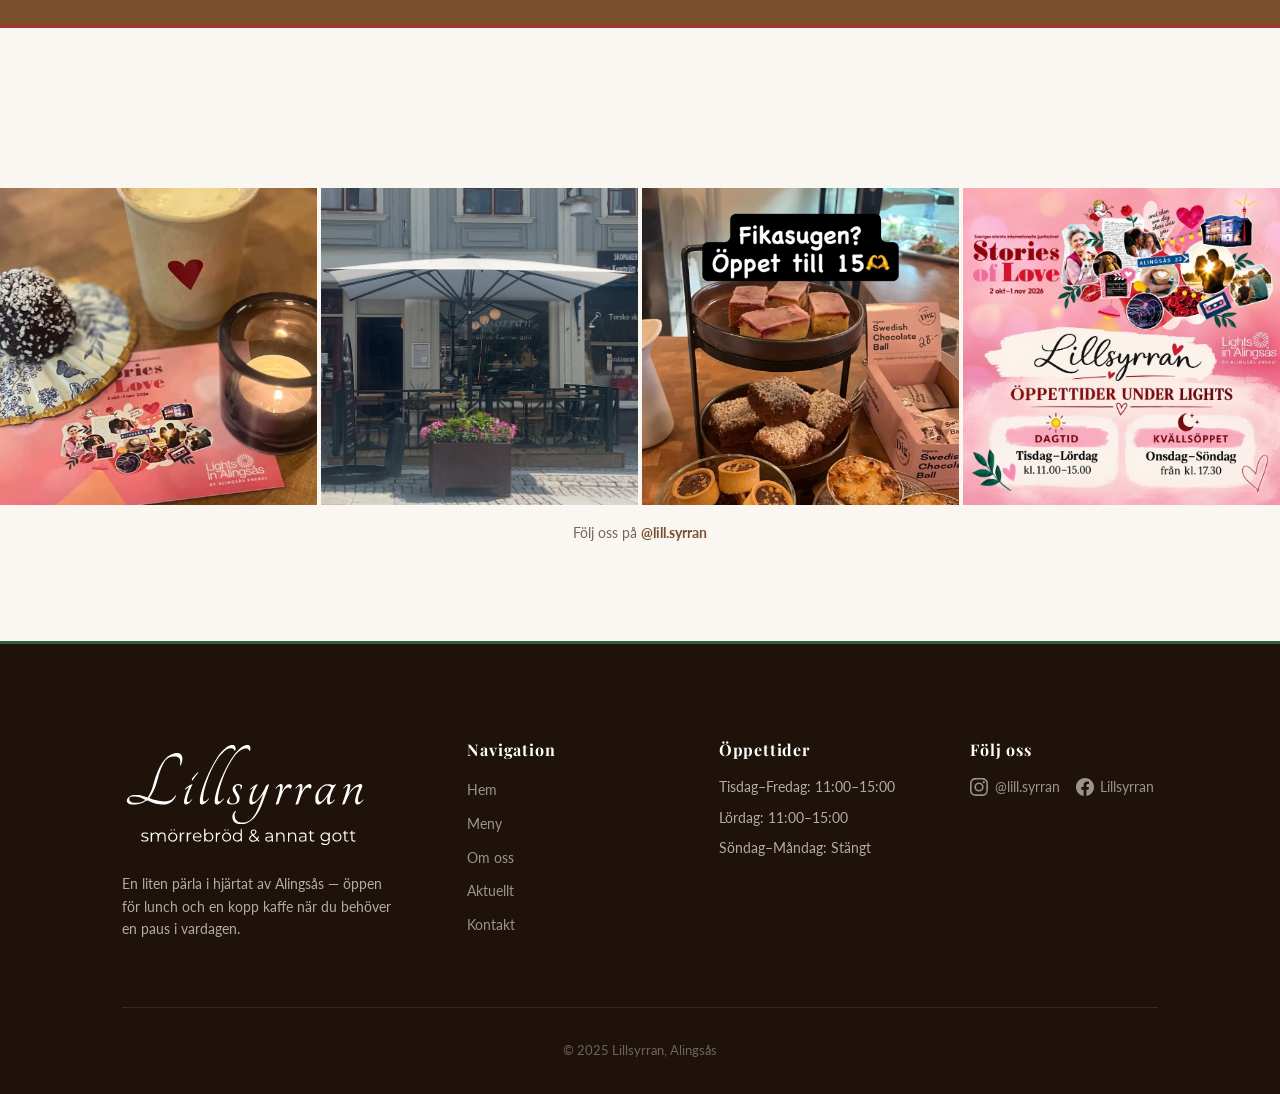
==== commit fc62fb5d: "Fix Aktuellt image and festive homepage styling Co-authored-by: Copilot <223556219+Copilot@users.nor" ====
--- a/index.html
+++ b/index.html
@@ -128,7 +128,7 @@
     </section>
 
     <!-- ── Events teaser + Instagram carousel ── -->
-    <section class="section" aria-label="Aktuellt">
+    <section class="section aktuellt-home-section" aria-label="Aktuellt">
       <div class="container" data-events-teaser>
         <div class="section-header">
           <p class="section-label">Aktuellt</p>
--- a/css/style.css
+++ b/css/style.css
@@ -340,6 +340,24 @@
   height: auto;
   margin-top: var(--space-md);
   border-radius: var(--radius);
+}
+
+.aktuellt-home-section {
+  border-top: 3px solid #a33432;
+  border-bottom: 3px solid #315c43;
+}
+
+.aktuellt-home-section .section-label {
+  color: #a33432;
+}
+
+.aktuellt-home-section .divider {
+  background: linear-gradient(90deg, #a33432 0 50%, #315c43 50%);
+}
+
+.aktuellt-home-section .btn-outline {
+  border-color: #315c43;
+  color: #315c43;
 }
 
 .section-header {
